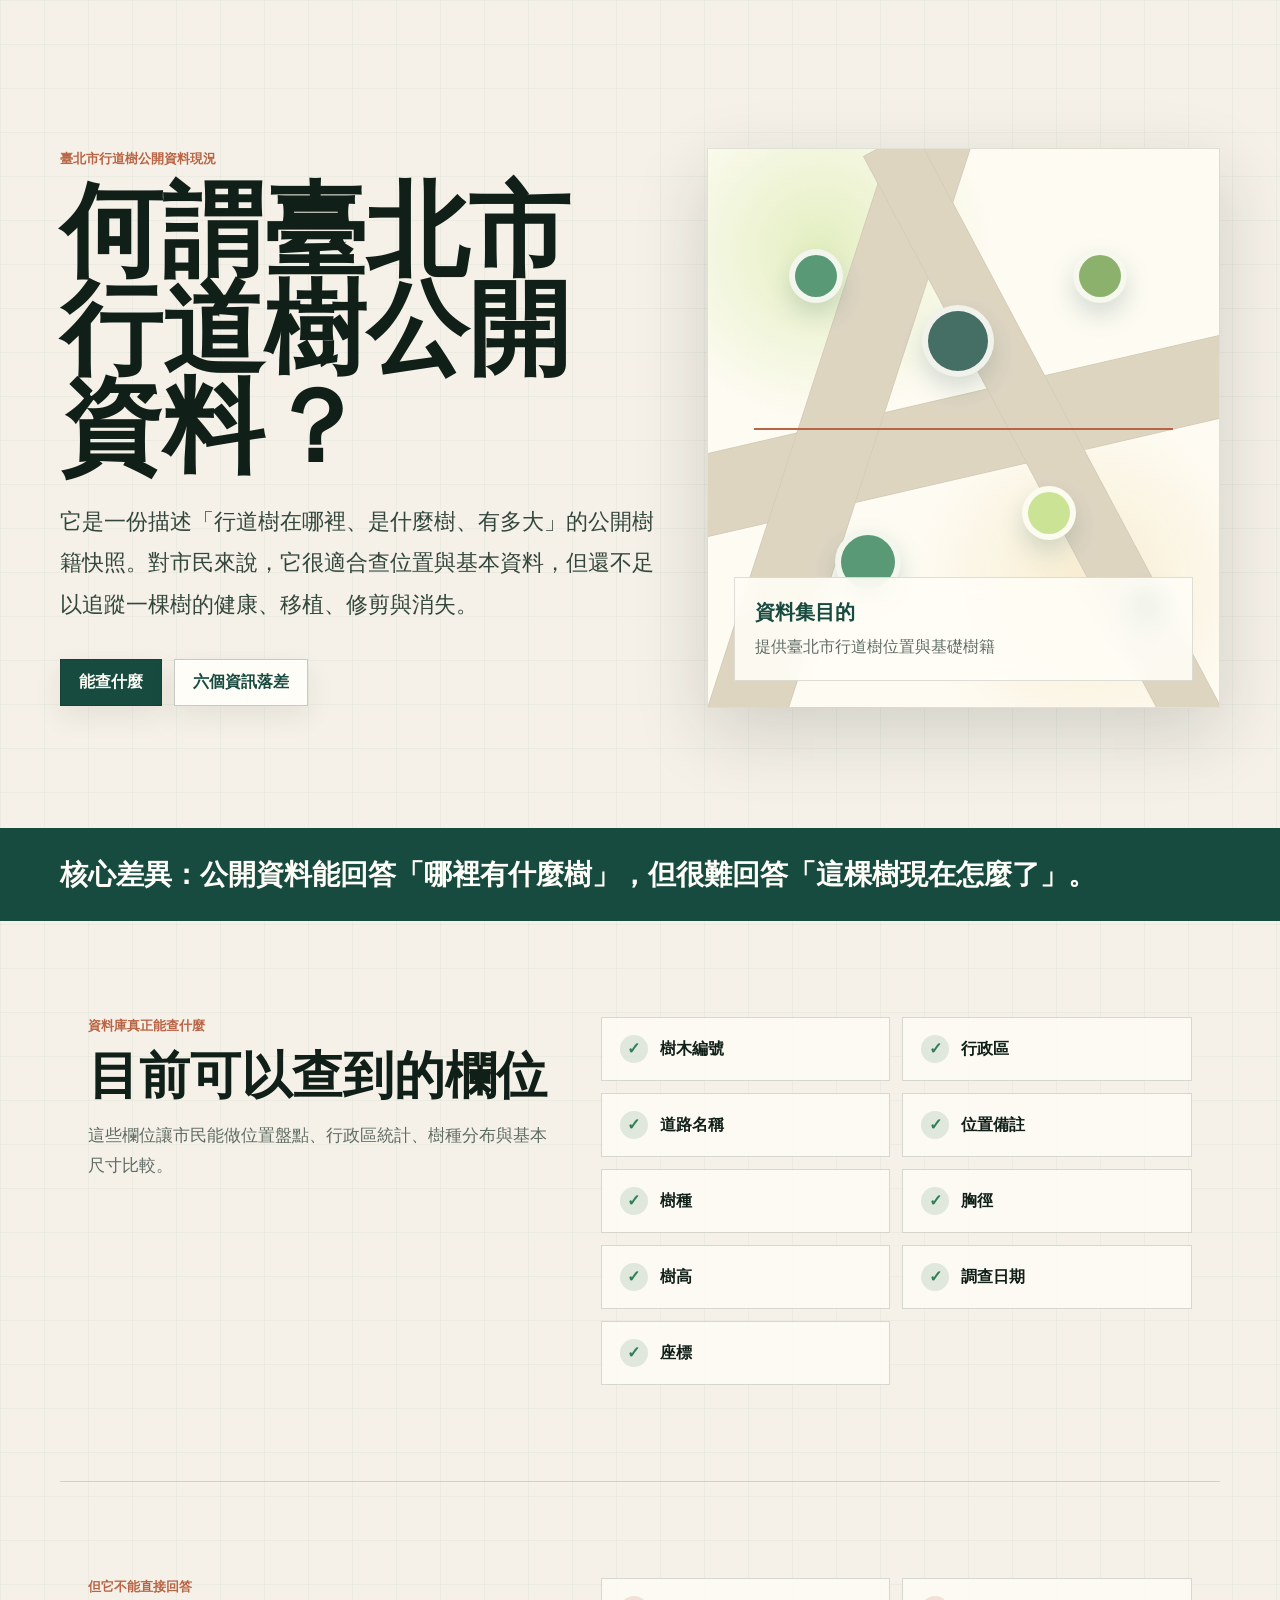
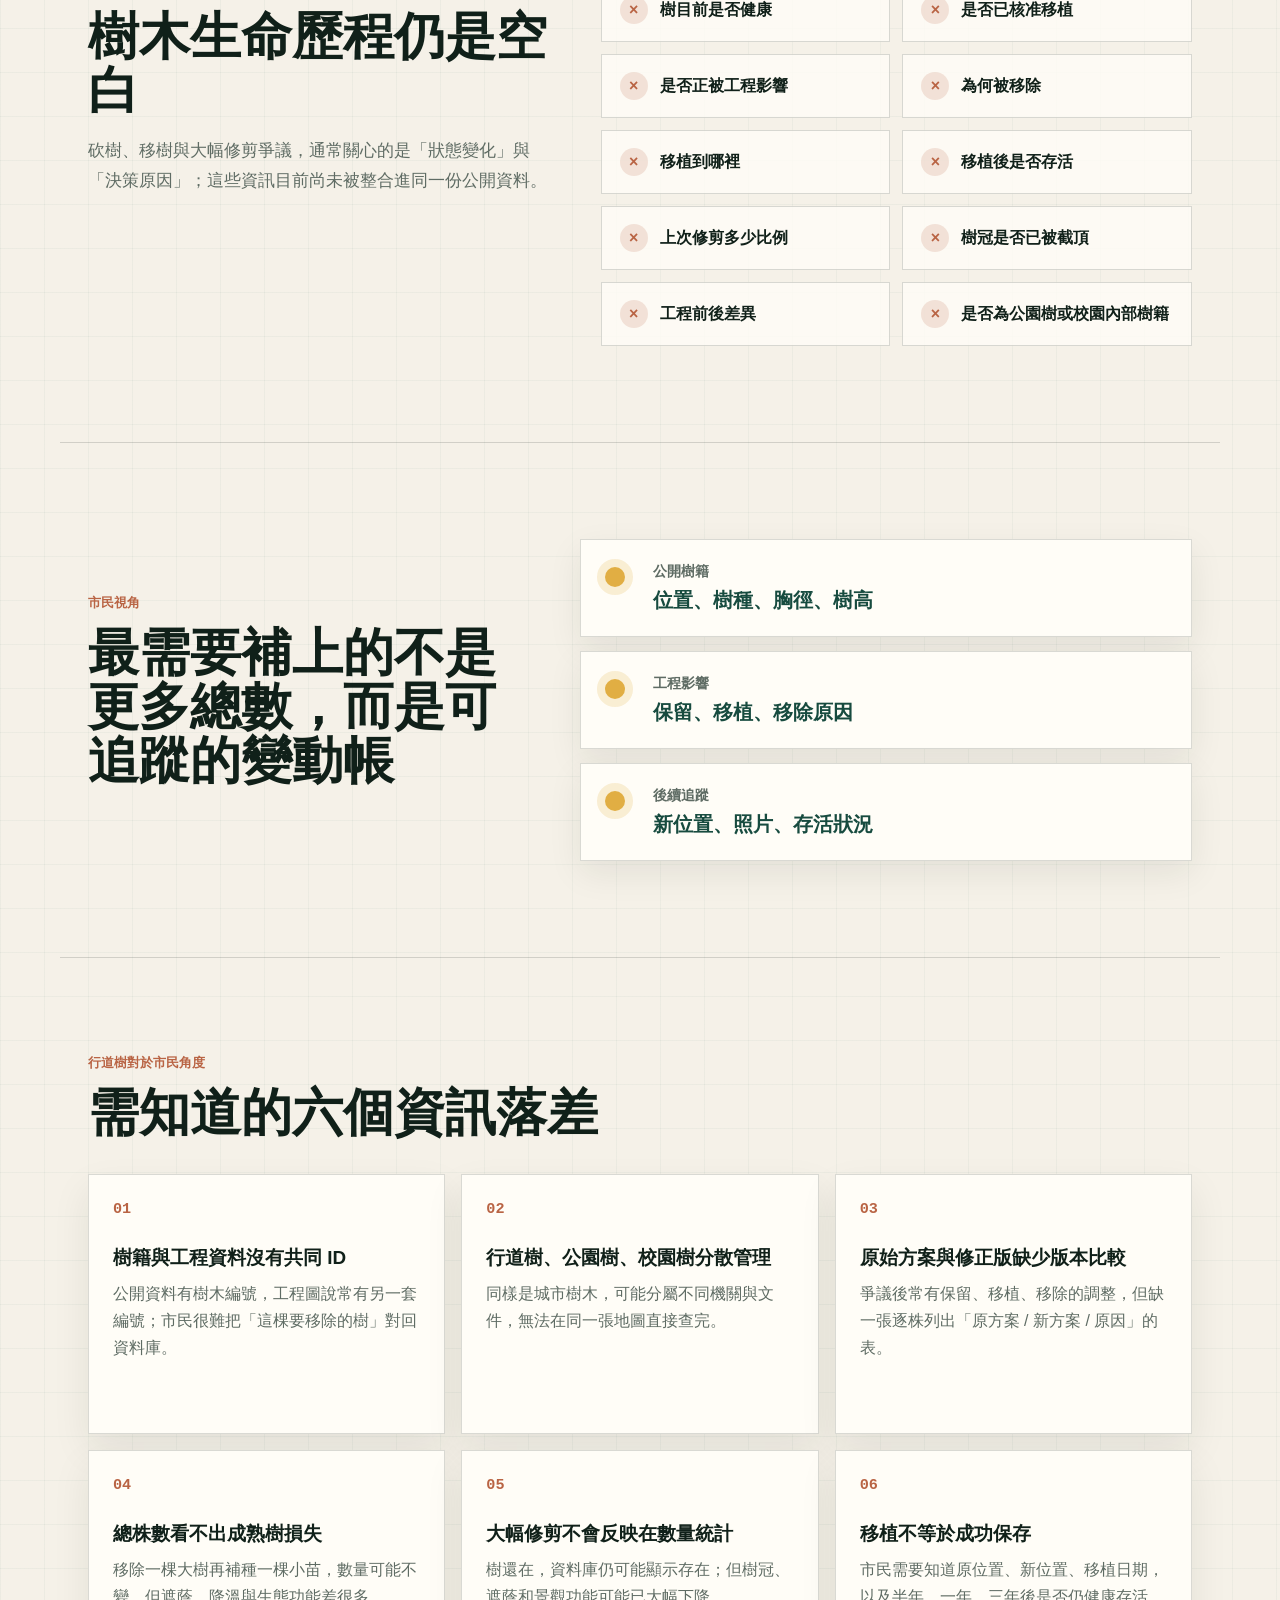
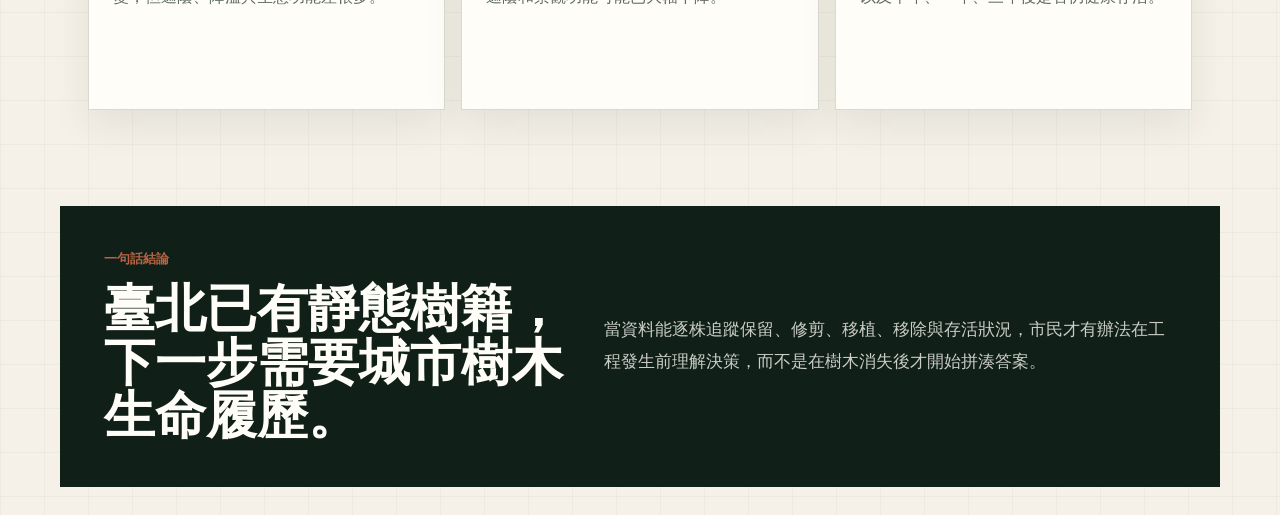
==== index.html @ c1326cbf "Add Taipei street trees explainer page" ====
<!doctype html>
<html lang="zh-Hant">
<head>
  <meta charset="utf-8">
  <meta name="viewport" content="width=device-width, initial-scale=1">
  <title>臺北市行道樹公開資料現況</title>
  <style>
    :root{--bg:#f5f1e8;--fg:#17221d;--muted:#5f6c64;--forest:#174b3f;--leaf:#2f7f55;--lime:#bddc7a;--gold:#e1ae43;--clay:#b96444;--ink:#102019;--paper:#fffdf7;--line:rgba(23,34,29,.16);--shadow:0 24px 70px rgba(23,34,29,.16)}
    *{box-sizing:border-box}html{scroll-behavior:smooth}body{margin:0;background:linear-gradient(90deg,rgba(23,75,63,.04) 1px,transparent 1px),linear-gradient(rgba(23,75,63,.04) 1px,transparent 1px),var(--bg);background-size:44px 44px;color:var(--fg);font-family:-apple-system,BlinkMacSystemFont,"Noto Sans TC","PingFang TC","Microsoft JhengHei",Arial,sans-serif;letter-spacing:0}a{color:inherit;text-decoration:none}main{overflow:hidden}.hero{min-height:92vh;padding:72px 28px 44px;display:grid;align-items:center}.heroGrid,.contentSection,.closing{width:min(1160px,100%);margin:0 auto}.heroGrid{display:grid;grid-template-columns:minmax(0,1.08fr) minmax(360px,.92fr);gap:44px;align-items:center}.heroCopy{max-width:720px}.eyebrow,.sectionKicker{margin:0 0 14px;color:var(--clay);font-size:.84rem;font-weight:800}h1,h2,h3,p{margin-top:0}h1{margin-bottom:24px;color:var(--ink);font-size:clamp(3rem,8vw,6.8rem);line-height:.96;font-weight:900;max-width:860px}h2{margin-bottom:18px;color:var(--ink);font-size:clamp(2rem,4vw,4rem);line-height:1.05;font-weight:900}h3{margin-bottom:10px;color:var(--ink);font-size:1.18rem;line-height:1.28}.lead{color:#33463c;font-size:clamp(1.08rem,2vw,1.4rem);line-height:1.85;max-width:760px}.heroActions{margin-top:34px;display:flex;flex-wrap:wrap;gap:12px}.heroActions a{min-height:46px;padding:12px 18px;border:1px solid rgba(23,34,29,.24);background:var(--paper);color:var(--forest);font-weight:800;box-shadow:0 10px 28px rgba(23,34,29,.08)}.heroActions a:first-child{background:var(--forest);color:#fffdf7}.mapPanel{position:relative;min-height:560px;border:1px solid rgba(23,34,29,.12);background:radial-gradient(circle at 22% 18%,rgba(189,220,122,.52),transparent 28%),radial-gradient(circle at 74% 78%,rgba(225,174,67,.24),transparent 30%),#fdfaf0;box-shadow:var(--shadow);overflow:hidden}.streetMap{position:absolute;inset:0}.road{position:absolute;background:#d5cab3;box-shadow:inset 0 0 0 1px rgba(23,34,29,.06)}.roadA{left:-8%;top:44%;width:116%;height:82px;transform:rotate(-13deg)}.roadB{left:18%;top:-12%;width:78px;height:124%;transform:rotate(18deg)}.roadC{left:60%;top:-8%;width:58px;height:118%;transform:rotate(-28deg)}.treeDot{position:absolute;width:54px;height:54px;border:6px solid rgba(255,253,247,.92);border-radius:50%;background:var(--leaf);box-shadow:0 12px 24px rgba(23,75,63,.22)}.dot1{left:16%;top:18%}.dot2{left:42%;top:28%;width:72px;height:72px;background:var(--forest)}.dot3{right:18%;top:18%;background:#6f9d4a}.dot4{left:25%;bottom:20%;width:66px;height:66px}.dot5{right:28%;bottom:30%;background:var(--lime)}.dot6{right:9%;bottom:13%;background:#4f8c64}.scanLine{position:absolute;left:9%;right:9%;top:50%;height:2px;background:var(--clay);box-shadow:0 0 0 999px rgba(255,253,247,.2)}.mapLegend{position:absolute;left:26px;right:26px;bottom:26px;display:grid;gap:8px;padding:20px;background:rgba(255,253,247,.9);border:1px solid rgba(23,34,29,.14);backdrop-filter:blur(10px)}.mapLegend strong{color:var(--forest);font-size:1.28rem}.mapLegend span{color:var(--muted);line-height:1.6}.summaryBand{padding:24px 28px;background:var(--forest);color:#fffdf7}.summaryBand p{width:min(1160px,100%);margin:0 auto;font-size:clamp(1.2rem,2.2vw,1.9rem);line-height:1.6;font-weight:800}.contentSection{padding:96px 28px}.split{display:grid;grid-template-columns:minmax(280px,.88fr) minmax(0,1.12fr);gap:48px;align-items:start}.inverse{border-top:1px solid var(--line)}.sectionIntro{color:var(--muted);font-size:1.06rem;line-height:1.8;max-width:520px}.fieldGrid{display:grid;grid-template-columns:repeat(2,minmax(0,1fr));gap:12px}.fieldItem{min-height:64px;display:flex;align-items:center;gap:12px;padding:16px 18px;border:1px solid var(--line);background:rgba(255,253,247,.82);color:var(--ink);font-weight:800;line-height:1.35}.fieldItem span{width:28px;height:28px;display:inline-grid;place-items:center;flex:0 0 auto;border-radius:50%;font-weight:900}.positive span{background:rgba(47,127,85,.14);color:var(--leaf)}.negative span{background:rgba(185,100,68,.16);color:var(--clay)}.compareSection{display:grid;grid-template-columns:minmax(280px,.84fr) minmax(0,1.16fr);gap:48px;align-items:center;border-top:1px solid var(--line);border-bottom:1px solid var(--line)}.timeline{display:grid;gap:14px}.timeline div{position:relative;padding:22px 24px 22px 72px;background:var(--paper);border:1px solid var(--line);box-shadow:0 12px 34px rgba(23,34,29,.08)}.timeline div:before{content:"";position:absolute;left:24px;top:27px;width:20px;height:20px;border-radius:50%;background:var(--gold);box-shadow:0 0 0 8px rgba(225,174,67,.2)}.timeline span{display:block;margin-bottom:6px;color:var(--muted);font-size:.9rem;font-weight:700}.timeline strong{color:var(--forest);font-size:1.22rem}.sectionHeader{max-width:760px;margin-bottom:34px}.gapGrid{display:grid;grid-template-columns:repeat(3,minmax(0,1fr));gap:16px}.gapCard{min-height:260px;padding:24px;background:var(--paper);border:1px solid var(--line);box-shadow:0 16px 36px rgba(23,34,29,.08)}.gapCard span{display:inline-flex;margin-bottom:28px;color:var(--clay);font-family:ui-monospace,Menlo,monospace;font-size:.95rem;font-weight:900}.gapCard p{margin:0;color:var(--muted);line-height:1.7}.closing{margin-bottom:28px;padding:44px;display:grid;grid-template-columns:minmax(280px,.9fr) minmax(0,1.1fr);gap:32px;align-items:center;background:var(--ink);color:#fffdf7}.closing h2{margin-bottom:0;color:#fffdf7;font-size:clamp(1.9rem,4vw,3.4rem)}.closing p:last-child{margin:0;color:rgba(255,253,247,.78);font-size:1.08rem;line-height:1.85}@media(max-width:900px){.hero{padding-top:44px}.heroGrid,.split,.compareSection,.closing{grid-template-columns:1fr}.mapPanel{min-height:420px}.gapGrid{grid-template-columns:repeat(2,minmax(0,1fr))}}@media(max-width:640px){.hero,.contentSection{padding-left:18px;padding-right:18px}h1{font-size:clamp(2.65rem,18vw,4.4rem)}.fieldGrid,.gapGrid{grid-template-columns:1fr}.gapCard{min-height:auto}.closing{padding:30px 22px}}
  </style>
</head>
<body>
<main>
  <section class="hero" aria-labelledby="title">
    <div class="heroGrid">
      <div class="heroCopy">
        <p class="eyebrow">臺北市行道樹公開資料現況</p>
        <h1 id="title">何謂臺北市行道樹公開資料？</h1>
        <p class="lead">它是一份描述「行道樹在哪裡、是什麼樹、有多大」的公開樹籍快照。對市民來說，它很適合查位置與基本資料，但還不足以追蹤一棵樹的健康、移植、修剪與消失。</p>
        <div class="heroActions" aria-label="頁面導覽">
          <a href="#can-check">能查什麼</a>
          <a href="#gaps">六個資訊落差</a>
        </div>
      </div>
      <div class="mapPanel" aria-label="行道樹資料示意圖">
        <div class="streetMap">
          <span class="road roadA"></span><span class="road roadB"></span><span class="road roadC"></span>
          <span class="treeDot dot1"></span><span class="treeDot dot2"></span><span class="treeDot dot3"></span><span class="treeDot dot4"></span><span class="treeDot dot5"></span><span class="treeDot dot6"></span><span class="scanLine"></span>
        </div>
        <div class="mapLegend"><strong>資料集目的</strong><span>提供臺北市行道樹位置與基礎樹籍</span></div>
      </div>
    </div>
  </section>
  <section class="summaryBand"><p>核心差異：公開資料能回答「哪裡有什麼樹」，但很難回答「這棵樹現在怎麼了」。</p></section>
  <section class="contentSection split" id="can-check">
    <div><p class="sectionKicker">資料庫真正能查什麼</p><h2>目前可以查到的欄位</h2><p class="sectionIntro">這些欄位讓市民能做位置盤點、行政區統計、樹種分布與基本尺寸比較。</p></div>
    <div class="fieldGrid">
      <div class="fieldItem positive"><span>✓</span>樹木編號</div><div class="fieldItem positive"><span>✓</span>行政區</div><div class="fieldItem positive"><span>✓</span>道路名稱</div><div class="fieldItem positive"><span>✓</span>位置備註</div><div class="fieldItem positive"><span>✓</span>樹種</div><div class="fieldItem positive"><span>✓</span>胸徑</div><div class="fieldItem positive"><span>✓</span>樹高</div><div class="fieldItem positive"><span>✓</span>調查日期</div><div class="fieldItem positive"><span>✓</span>座標</div>
    </div>
  </section>
  <section class="contentSection split inverse">
    <div><p class="sectionKicker">但它不能直接回答</p><h2>樹木生命歷程仍是空白</h2><p class="sectionIntro">砍樹、移樹與大幅修剪爭議，通常關心的是「狀態變化」與「決策原因」；這些資訊目前尚未被整合進同一份公開資料。</p></div>
    <div class="fieldGrid">
      <div class="fieldItem negative"><span>×</span>樹目前是否健康</div><div class="fieldItem negative"><span>×</span>是否已核准移植</div><div class="fieldItem negative"><span>×</span>是否正被工程影響</div><div class="fieldItem negative"><span>×</span>為何被移除</div><div class="fieldItem negative"><span>×</span>移植到哪裡</div><div class="fieldItem negative"><span>×</span>移植後是否存活</div><div class="fieldItem negative"><span>×</span>上次修剪多少比例</div><div class="fieldItem negative"><span>×</span>樹冠是否已被截頂</div><div class="fieldItem negative"><span>×</span>工程前後差異</div><div class="fieldItem negative"><span>×</span>是否為公園樹或校園內部樹籍</div>
    </div>
  </section>
  <section class="contentSection compareSection">
    <div class="compareCopy"><p class="sectionKicker">市民視角</p><h2>最需要補上的不是更多總數，而是可追蹤的變動帳</h2></div>
    <div class="timeline" aria-label="理想的樹木生命履歷">
      <div><span>公開樹籍</span><strong>位置、樹種、胸徑、樹高</strong></div>
      <div><span>工程影響</span><strong>保留、移植、移除原因</strong></div>
      <div><span>後續追蹤</span><strong>新位置、照片、存活狀況</strong></div>
    </div>
  </section>
  <section class="contentSection" id="gaps">
    <div class="sectionHeader"><p class="sectionKicker">行道樹對於市民角度</p><h2>需知道的六個資訊落差</h2></div>
    <div class="gapGrid">
      <article class="gapCard"><span>01</span><h3>樹籍與工程資料沒有共同 ID</h3><p>公開資料有樹木編號，工程圖說常有另一套編號；市民很難把「這棵要移除的樹」對回資料庫。</p></article>
      <article class="gapCard"><span>02</span><h3>行道樹、公園樹、校園樹分散管理</h3><p>同樣是城市樹木，可能分屬不同機關與文件，無法在同一張地圖直接查完。</p></article>
      <article class="gapCard"><span>03</span><h3>原始方案與修正版缺少版本比較</h3><p>爭議後常有保留、移植、移除的調整，但缺一張逐株列出「原方案 / 新方案 / 原因」的表。</p></article>
      <article class="gapCard"><span>04</span><h3>總株數看不出成熟樹損失</h3><p>移除一棵大樹再補種一棵小苗，數量可能不變，但遮蔭、降溫與生態功能差很多。</p></article>
      <article class="gapCard"><span>05</span><h3>大幅修剪不會反映在數量統計</h3><p>樹還在，資料庫仍可能顯示存在；但樹冠、遮蔭和景觀功能可能已大幅下降。</p></article>
      <article class="gapCard"><span>06</span><h3>移植不等於成功保存</h3><p>市民需要知道原位置、新位置、移植日期，以及半年、一年、三年後是否仍健康存活。</p></article>
    </div>
  </section>
  <section class="closing">
    <div><p class="sectionKicker">一句話結論</p><h2>臺北已有靜態樹籍，下一步需要城市樹木生命履歷。</h2></div>
    <p>當資料能逐株追蹤保留、修剪、移植、移除與存活狀況，市民才有辦法在工程發生前理解決策，而不是在樹木消失後才開始拼湊答案。</p>
  </section>
</main>
</body>
</html>
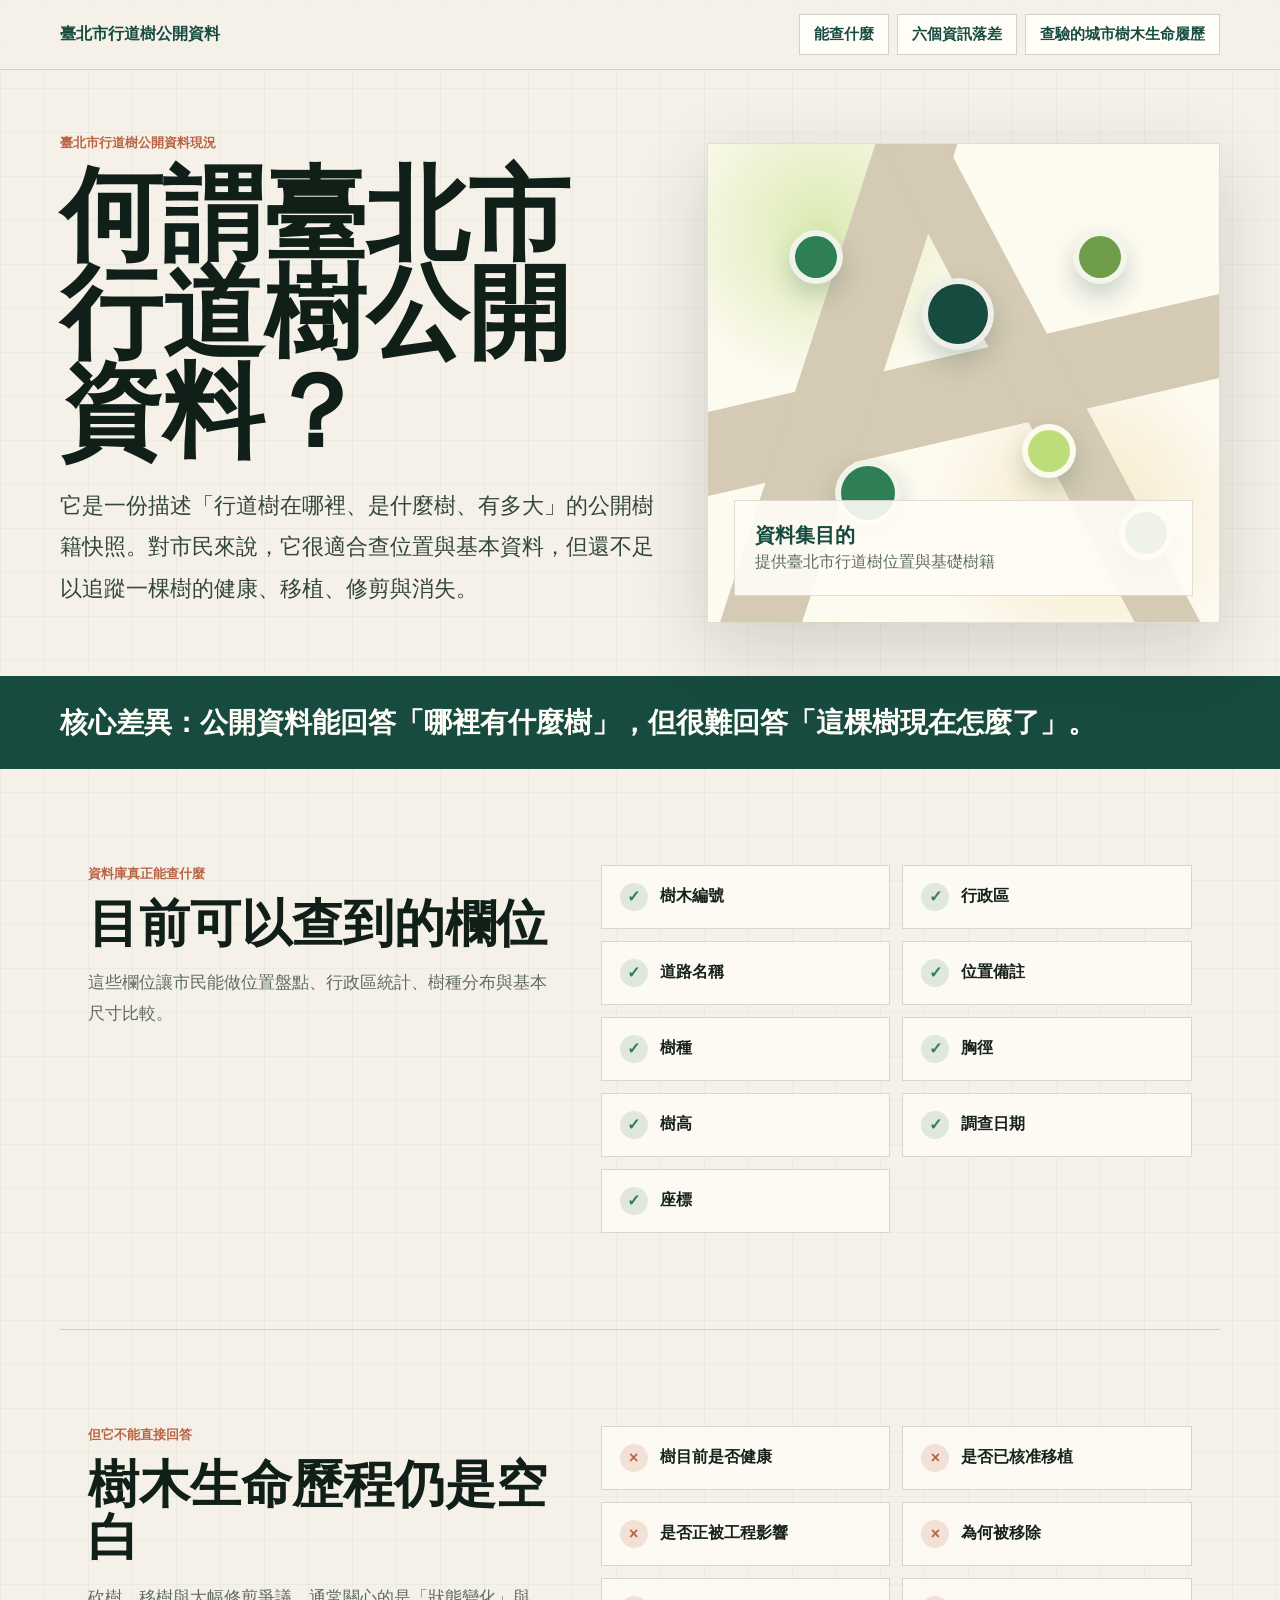
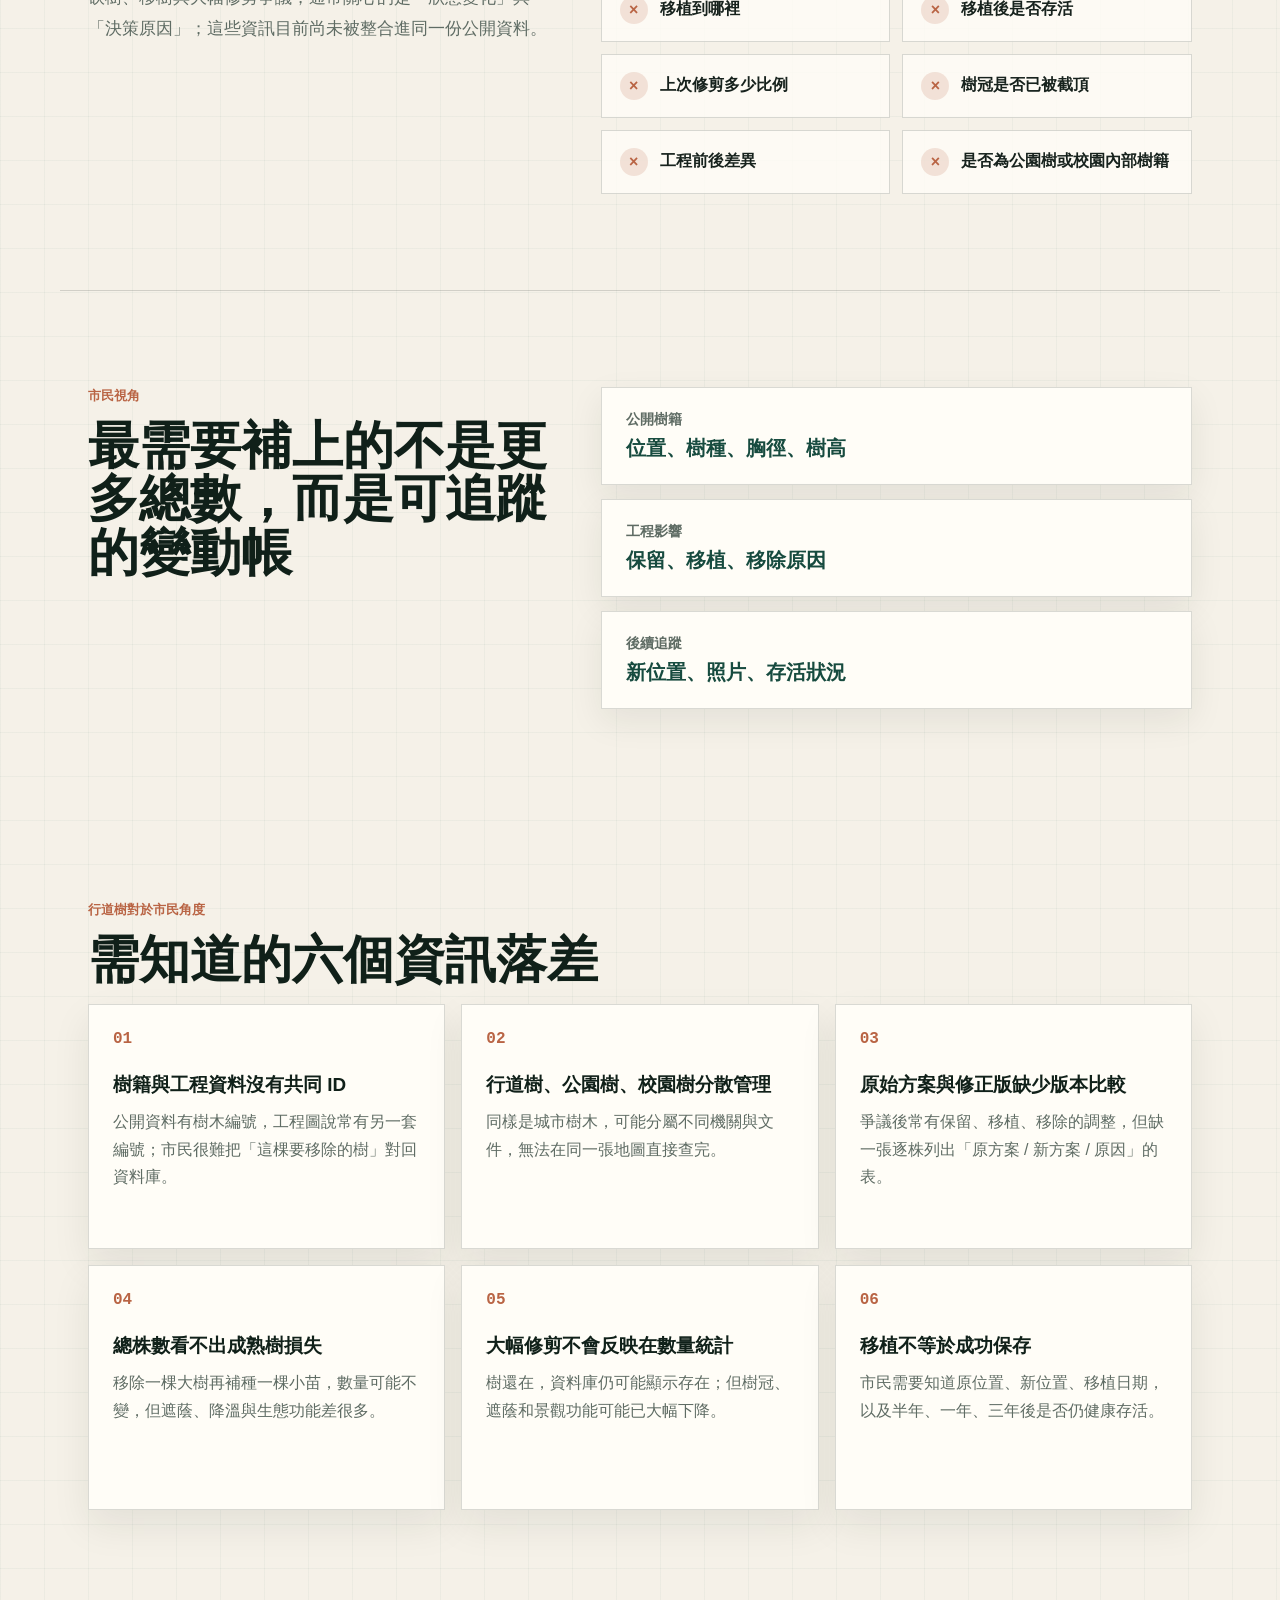
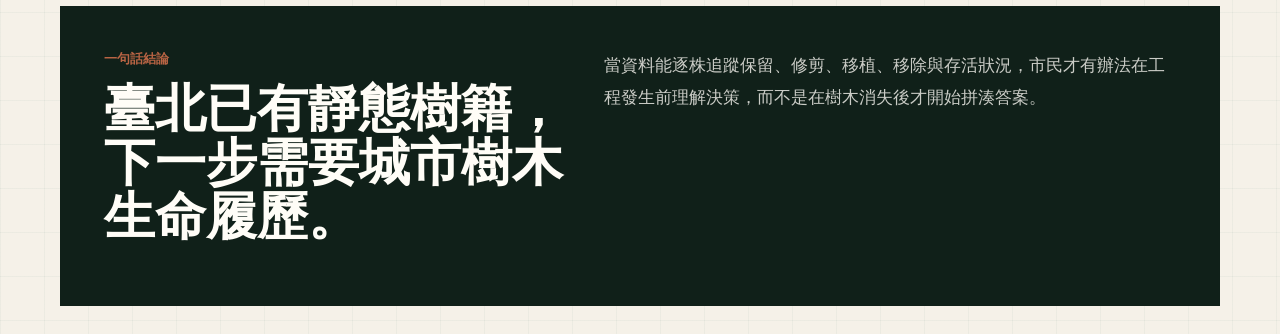
==== commit 49893522: "Add top navigation for street trees pages" ====
--- a/index.html
+++ b/index.html
@@ -1,72 +1,23 @@
 <!doctype html>
 <html lang="zh-Hant">
 <head>
-  <meta charset="utf-8">
-  <meta name="viewport" content="width=device-width, initial-scale=1">
-  <title>臺北市行道樹公開資料現況</title>
-  <style>
-    :root{--bg:#f5f1e8;--fg:#17221d;--muted:#5f6c64;--forest:#174b3f;--leaf:#2f7f55;--lime:#bddc7a;--gold:#e1ae43;--clay:#b96444;--ink:#102019;--paper:#fffdf7;--line:rgba(23,34,29,.16);--shadow:0 24px 70px rgba(23,34,29,.16)}
-    *{box-sizing:border-box}html{scroll-behavior:smooth}body{margin:0;background:linear-gradient(90deg,rgba(23,75,63,.04) 1px,transparent 1px),linear-gradient(rgba(23,75,63,.04) 1px,transparent 1px),var(--bg);background-size:44px 44px;color:var(--fg);font-family:-apple-system,BlinkMacSystemFont,"Noto Sans TC","PingFang TC","Microsoft JhengHei",Arial,sans-serif;letter-spacing:0}a{color:inherit;text-decoration:none}main{overflow:hidden}.hero{min-height:92vh;padding:72px 28px 44px;display:grid;align-items:center}.heroGrid,.contentSection,.closing{width:min(1160px,100%);margin:0 auto}.heroGrid{display:grid;grid-template-columns:minmax(0,1.08fr) minmax(360px,.92fr);gap:44px;align-items:center}.heroCopy{max-width:720px}.eyebrow,.sectionKicker{margin:0 0 14px;color:var(--clay);font-size:.84rem;font-weight:800}h1,h2,h3,p{margin-top:0}h1{margin-bottom:24px;color:var(--ink);font-size:clamp(3rem,8vw,6.8rem);line-height:.96;font-weight:900;max-width:860px}h2{margin-bottom:18px;color:var(--ink);font-size:clamp(2rem,4vw,4rem);line-height:1.05;font-weight:900}h3{margin-bottom:10px;color:var(--ink);font-size:1.18rem;line-height:1.28}.lead{color:#33463c;font-size:clamp(1.08rem,2vw,1.4rem);line-height:1.85;max-width:760px}.heroActions{margin-top:34px;display:flex;flex-wrap:wrap;gap:12px}.heroActions a{min-height:46px;padding:12px 18px;border:1px solid rgba(23,34,29,.24);background:var(--paper);color:var(--forest);font-weight:800;box-shadow:0 10px 28px rgba(23,34,29,.08)}.heroActions a:first-child{background:var(--forest);color:#fffdf7}.mapPanel{position:relative;min-height:560px;border:1px solid rgba(23,34,29,.12);background:radial-gradient(circle at 22% 18%,rgba(189,220,122,.52),transparent 28%),radial-gradient(circle at 74% 78%,rgba(225,174,67,.24),transparent 30%),#fdfaf0;box-shadow:var(--shadow);overflow:hidden}.streetMap{position:absolute;inset:0}.road{position:absolute;background:#d5cab3;box-shadow:inset 0 0 0 1px rgba(23,34,29,.06)}.roadA{left:-8%;top:44%;width:116%;height:82px;transform:rotate(-13deg)}.roadB{left:18%;top:-12%;width:78px;height:124%;transform:rotate(18deg)}.roadC{left:60%;top:-8%;width:58px;height:118%;transform:rotate(-28deg)}.treeDot{position:absolute;width:54px;height:54px;border:6px solid rgba(255,253,247,.92);border-radius:50%;background:var(--leaf);box-shadow:0 12px 24px rgba(23,75,63,.22)}.dot1{left:16%;top:18%}.dot2{left:42%;top:28%;width:72px;height:72px;background:var(--forest)}.dot3{right:18%;top:18%;background:#6f9d4a}.dot4{left:25%;bottom:20%;width:66px;height:66px}.dot5{right:28%;bottom:30%;background:var(--lime)}.dot6{right:9%;bottom:13%;background:#4f8c64}.scanLine{position:absolute;left:9%;right:9%;top:50%;height:2px;background:var(--clay);box-shadow:0 0 0 999px rgba(255,253,247,.2)}.mapLegend{position:absolute;left:26px;right:26px;bottom:26px;display:grid;gap:8px;padding:20px;background:rgba(255,253,247,.9);border:1px solid rgba(23,34,29,.14);backdrop-filter:blur(10px)}.mapLegend strong{color:var(--forest);font-size:1.28rem}.mapLegend span{color:var(--muted);line-height:1.6}.summaryBand{padding:24px 28px;background:var(--forest);color:#fffdf7}.summaryBand p{width:min(1160px,100%);margin:0 auto;font-size:clamp(1.2rem,2.2vw,1.9rem);line-height:1.6;font-weight:800}.contentSection{padding:96px 28px}.split{display:grid;grid-template-columns:minmax(280px,.88fr) minmax(0,1.12fr);gap:48px;align-items:start}.inverse{border-top:1px solid var(--line)}.sectionIntro{color:var(--muted);font-size:1.06rem;line-height:1.8;max-width:520px}.fieldGrid{display:grid;grid-template-columns:repeat(2,minmax(0,1fr));gap:12px}.fieldItem{min-height:64px;display:flex;align-items:center;gap:12px;padding:16px 18px;border:1px solid var(--line);background:rgba(255,253,247,.82);color:var(--ink);font-weight:800;line-height:1.35}.fieldItem span{width:28px;height:28px;display:inline-grid;place-items:center;flex:0 0 auto;border-radius:50%;font-weight:900}.positive span{background:rgba(47,127,85,.14);color:var(--leaf)}.negative span{background:rgba(185,100,68,.16);color:var(--clay)}.compareSection{display:grid;grid-template-columns:minmax(280px,.84fr) minmax(0,1.16fr);gap:48px;align-items:center;border-top:1px solid var(--line);border-bottom:1px solid var(--line)}.timeline{display:grid;gap:14px}.timeline div{position:relative;padding:22px 24px 22px 72px;background:var(--paper);border:1px solid var(--line);box-shadow:0 12px 34px rgba(23,34,29,.08)}.timeline div:before{content:"";position:absolute;left:24px;top:27px;width:20px;height:20px;border-radius:50%;background:var(--gold);box-shadow:0 0 0 8px rgba(225,174,67,.2)}.timeline span{display:block;margin-bottom:6px;color:var(--muted);font-size:.9rem;font-weight:700}.timeline strong{color:var(--forest);font-size:1.22rem}.sectionHeader{max-width:760px;margin-bottom:34px}.gapGrid{display:grid;grid-template-columns:repeat(3,minmax(0,1fr));gap:16px}.gapCard{min-height:260px;padding:24px;background:var(--paper);border:1px solid var(--line);box-shadow:0 16px 36px rgba(23,34,29,.08)}.gapCard span{display:inline-flex;margin-bottom:28px;color:var(--clay);font-family:ui-monospace,Menlo,monospace;font-size:.95rem;font-weight:900}.gapCard p{margin:0;color:var(--muted);line-height:1.7}.closing{margin-bottom:28px;padding:44px;display:grid;grid-template-columns:minmax(280px,.9fr) minmax(0,1.1fr);gap:32px;align-items:center;background:var(--ink);color:#fffdf7}.closing h2{margin-bottom:0;color:#fffdf7;font-size:clamp(1.9rem,4vw,3.4rem)}.closing p:last-child{margin:0;color:rgba(255,253,247,.78);font-size:1.08rem;line-height:1.85}@media(max-width:900px){.hero{padding-top:44px}.heroGrid,.split,.compareSection,.closing{grid-template-columns:1fr}.mapPanel{min-height:420px}.gapGrid{grid-template-columns:repeat(2,minmax(0,1fr))}}@media(max-width:640px){.hero,.contentSection{padding-left:18px;padding-right:18px}h1{font-size:clamp(2.65rem,18vw,4.4rem)}.fieldGrid,.gapGrid{grid-template-columns:1fr}.gapCard{min-height:auto}.closing{padding:30px 22px}}
-  </style>
+<meta charset="utf-8">
+<meta name="viewport" content="width=device-width, initial-scale=1">
+<title>臺北市行道樹公開資料現況</title>
+<style>
+:root{--bg:#f5f1e8;--fg:#17221d;--muted:#5f6c64;--forest:#174b3f;--leaf:#2f7f55;--gold:#e1ae43;--clay:#b96444;--ink:#102019;--paper:#fffdf7;--line:rgba(23,34,29,.16)}*{box-sizing:border-box}html{scroll-behavior:smooth}body{margin:0;background:linear-gradient(90deg,rgba(23,75,63,.04) 1px,transparent 1px),linear-gradient(rgba(23,75,63,.04) 1px,transparent 1px),var(--bg);background-size:44px 44px;color:var(--fg);font-family:-apple-system,BlinkMacSystemFont,"Noto Sans TC","PingFang TC","Microsoft JhengHei",Arial,sans-serif}a{color:inherit;text-decoration:none}.topNav{position:sticky;top:0;z-index:20;padding:14px 28px;background:rgba(245,241,232,.9);border-bottom:1px solid var(--line);backdrop-filter:blur(14px)}.topNavInner,.heroGrid,.wrap,.closing{width:min(1160px,100%);margin:0 auto}.topNavInner{display:flex;gap:12px;align-items:center;justify-content:space-between}.siteMark{color:var(--forest);font-weight:900}.navLinks{display:flex;flex-wrap:wrap;gap:8px}.navLinks a{min-height:40px;padding:10px 14px;border:1px solid rgba(23,34,29,.2);background:var(--paper);color:var(--forest);font-size:.92rem;font-weight:800}.hero{padding:64px 28px 44px}.heroGrid{display:grid;grid-template-columns:minmax(0,1.08fr) minmax(340px,.92fr);gap:44px;align-items:center}.eyebrow,.kicker{margin:0 0 14px;color:var(--clay);font-size:.84rem;font-weight:800}h1,h2,h3,p{margin-top:0}h1{margin-bottom:24px;color:var(--ink);font-size:clamp(3rem,8vw,6.8rem);line-height:.96;font-weight:900}h2{margin-bottom:18px;color:var(--ink);font-size:clamp(2rem,4vw,4rem);line-height:1.05;font-weight:900}h3{margin-bottom:10px;color:var(--ink);font-size:1.18rem}.lead{color:#33463c;font-size:clamp(1.08rem,2vw,1.4rem);line-height:1.85}.mapPanel{position:relative;min-height:480px;border:1px solid rgba(23,34,29,.12);background:radial-gradient(circle at 22% 18%,rgba(189,220,122,.52),transparent 28%),radial-gradient(circle at 74% 78%,rgba(225,174,67,.24),transparent 30%),#fdfaf0;box-shadow:0 24px 70px rgba(23,34,29,.16);overflow:hidden}.road{position:absolute;background:#d5cab3}.roadA{left:-8%;top:44%;width:116%;height:82px;transform:rotate(-13deg)}.roadB{left:18%;top:-12%;width:78px;height:124%;transform:rotate(18deg)}.roadC{left:60%;top:-8%;width:58px;height:118%;transform:rotate(-28deg)}.treeDot{position:absolute;width:54px;height:54px;border:6px solid rgba(255,253,247,.92);border-radius:50%;background:var(--leaf);box-shadow:0 12px 24px rgba(23,75,63,.22)}.dot1{left:16%;top:18%}.dot2{left:42%;top:28%;width:72px;height:72px;background:var(--forest)}.dot3{right:18%;top:18%;background:#6f9d4a}.dot4{left:25%;bottom:20%;width:66px;height:66px}.dot5{right:28%;bottom:30%;background:#bddc7a}.dot6{right:9%;bottom:13%;background:#4f8c64}.mapLegend{position:absolute;left:26px;right:26px;bottom:26px;padding:20px;background:rgba(255,253,247,.9);border:1px solid rgba(23,34,29,.14)}.mapLegend strong{display:block;color:var(--forest);font-size:1.28rem}.mapLegend span{color:var(--muted);line-height:1.6}.summary{padding:24px 28px;background:var(--forest);color:#fffdf7}.summary p{width:min(1160px,100%);margin:0 auto;font-size:clamp(1.2rem,2.2vw,1.9rem);line-height:1.6;font-weight:800}.wrap{padding:96px 28px;scroll-margin-top:86px}.split{display:grid;grid-template-columns:minmax(280px,.88fr) minmax(0,1.12fr);gap:48px}.intro{color:var(--muted);font-size:1.06rem;line-height:1.8}.fieldGrid{display:grid;grid-template-columns:repeat(2,minmax(0,1fr));gap:12px}.field{min-height:64px;display:flex;align-items:center;gap:12px;padding:16px 18px;border:1px solid var(--line);background:rgba(255,253,247,.82);font-weight:800}.field span{width:28px;height:28px;display:inline-grid;place-items:center;border-radius:50%;font-weight:900}.ok span{background:rgba(47,127,85,.14);color:var(--leaf)}.no span{background:rgba(185,100,68,.16);color:var(--clay)}.compare,.inverse{border-top:1px solid var(--line)}.timeline{display:grid;gap:14px}.timeline div{padding:22px 24px;background:var(--paper);border:1px solid var(--line);box-shadow:0 12px 34px rgba(23,34,29,.08)}.timeline span{display:block;margin-bottom:6px;color:var(--muted);font-size:.9rem;font-weight:700}.timeline strong{color:var(--forest);font-size:1.22rem}.gapGrid{display:grid;grid-template-columns:repeat(3,minmax(0,1fr));gap:16px}.gapCard{min-height:245px;padding:24px;background:var(--paper);border:1px solid var(--line);box-shadow:0 16px 36px rgba(23,34,29,.08)}.gapCard span{display:inline-flex;margin-bottom:24px;color:var(--clay);font-family:ui-monospace,Menlo,monospace;font-weight:900}.gapCard p{margin:0;color:var(--muted);line-height:1.7}.closing{margin-bottom:28px;padding:44px;display:grid;grid-template-columns:minmax(280px,.9fr) minmax(0,1.1fr);gap:32px;background:var(--ink);color:#fffdf7}.closing h2{color:#fffdf7}.closing p:last-child{margin:0;color:rgba(255,253,247,.78);font-size:1.08rem;line-height:1.85}@media(max-width:900px){.topNavInner{align-items:flex-start;flex-direction:column}.heroGrid,.split,.closing{grid-template-columns:1fr}.gapGrid{grid-template-columns:repeat(2,minmax(0,1fr))}}@media(max-width:640px){.topNav,.hero,.wrap{padding-left:18px;padding-right:18px}.navLinks{width:100%;display:grid;grid-template-columns:1fr}.navLinks a{text-align:center}.fieldGrid,.gapGrid{grid-template-columns:1fr}.gapCard{min-height:auto}.closing{padding:30px 22px}}
+</style>
 </head>
 <body>
+<nav class="topNav" aria-label="頁面導覽"><div class="topNavInner"><a class="siteMark" href="/tptrees/">臺北市行道樹公開資料</a><div class="navLinks"><a href="#can-check">能查什麼</a><a href="#gaps">六個資訊落差</a><a href="/tptrees/lifecycle/">查驗的城市樹木生命履歷</a></div></div></nav>
 <main>
-  <section class="hero" aria-labelledby="title">
-    <div class="heroGrid">
-      <div class="heroCopy">
-        <p class="eyebrow">臺北市行道樹公開資料現況</p>
-        <h1 id="title">何謂臺北市行道樹公開資料？</h1>
-        <p class="lead">它是一份描述「行道樹在哪裡、是什麼樹、有多大」的公開樹籍快照。對市民來說，它很適合查位置與基本資料，但還不足以追蹤一棵樹的健康、移植、修剪與消失。</p>
-        <div class="heroActions" aria-label="頁面導覽">
-          <a href="#can-check">能查什麼</a>
-          <a href="#gaps">六個資訊落差</a>
-        </div>
-      </div>
-      <div class="mapPanel" aria-label="行道樹資料示意圖">
-        <div class="streetMap">
-          <span class="road roadA"></span><span class="road roadB"></span><span class="road roadC"></span>
-          <span class="treeDot dot1"></span><span class="treeDot dot2"></span><span class="treeDot dot3"></span><span class="treeDot dot4"></span><span class="treeDot dot5"></span><span class="treeDot dot6"></span><span class="scanLine"></span>
-        </div>
-        <div class="mapLegend"><strong>資料集目的</strong><span>提供臺北市行道樹位置與基礎樹籍</span></div>
-      </div>
-    </div>
-  </section>
-  <section class="summaryBand"><p>核心差異：公開資料能回答「哪裡有什麼樹」，但很難回答「這棵樹現在怎麼了」。</p></section>
-  <section class="contentSection split" id="can-check">
-    <div><p class="sectionKicker">資料庫真正能查什麼</p><h2>目前可以查到的欄位</h2><p class="sectionIntro">這些欄位讓市民能做位置盤點、行政區統計、樹種分布與基本尺寸比較。</p></div>
-    <div class="fieldGrid">
-      <div class="fieldItem positive"><span>✓</span>樹木編號</div><div class="fieldItem positive"><span>✓</span>行政區</div><div class="fieldItem positive"><span>✓</span>道路名稱</div><div class="fieldItem positive"><span>✓</span>位置備註</div><div class="fieldItem positive"><span>✓</span>樹種</div><div class="fieldItem positive"><span>✓</span>胸徑</div><div class="fieldItem positive"><span>✓</span>樹高</div><div class="fieldItem positive"><span>✓</span>調查日期</div><div class="fieldItem positive"><span>✓</span>座標</div>
-    </div>
-  </section>
-  <section class="contentSection split inverse">
-    <div><p class="sectionKicker">但它不能直接回答</p><h2>樹木生命歷程仍是空白</h2><p class="sectionIntro">砍樹、移樹與大幅修剪爭議，通常關心的是「狀態變化」與「決策原因」；這些資訊目前尚未被整合進同一份公開資料。</p></div>
-    <div class="fieldGrid">
-      <div class="fieldItem negative"><span>×</span>樹目前是否健康</div><div class="fieldItem negative"><span>×</span>是否已核准移植</div><div class="fieldItem negative"><span>×</span>是否正被工程影響</div><div class="fieldItem negative"><span>×</span>為何被移除</div><div class="fieldItem negative"><span>×</span>移植到哪裡</div><div class="fieldItem negative"><span>×</span>移植後是否存活</div><div class="fieldItem negative"><span>×</span>上次修剪多少比例</div><div class="fieldItem negative"><span>×</span>樹冠是否已被截頂</div><div class="fieldItem negative"><span>×</span>工程前後差異</div><div class="fieldItem negative"><span>×</span>是否為公園樹或校園內部樹籍</div>
-    </div>
-  </section>
-  <section class="contentSection compareSection">
-    <div class="compareCopy"><p class="sectionKicker">市民視角</p><h2>最需要補上的不是更多總數，而是可追蹤的變動帳</h2></div>
-    <div class="timeline" aria-label="理想的樹木生命履歷">
-      <div><span>公開樹籍</span><strong>位置、樹種、胸徑、樹高</strong></div>
-      <div><span>工程影響</span><strong>保留、移植、移除原因</strong></div>
-      <div><span>後續追蹤</span><strong>新位置、照片、存活狀況</strong></div>
-    </div>
-  </section>
-  <section class="contentSection" id="gaps">
-    <div class="sectionHeader"><p class="sectionKicker">行道樹對於市民角度</p><h2>需知道的六個資訊落差</h2></div>
-    <div class="gapGrid">
-      <article class="gapCard"><span>01</span><h3>樹籍與工程資料沒有共同 ID</h3><p>公開資料有樹木編號，工程圖說常有另一套編號；市民很難把「這棵要移除的樹」對回資料庫。</p></article>
-      <article class="gapCard"><span>02</span><h3>行道樹、公園樹、校園樹分散管理</h3><p>同樣是城市樹木，可能分屬不同機關與文件，無法在同一張地圖直接查完。</p></article>
-      <article class="gapCard"><span>03</span><h3>原始方案與修正版缺少版本比較</h3><p>爭議後常有保留、移植、移除的調整，但缺一張逐株列出「原方案 / 新方案 / 原因」的表。</p></article>
-      <article class="gapCard"><span>04</span><h3>總株數看不出成熟樹損失</h3><p>移除一棵大樹再補種一棵小苗，數量可能不變，但遮蔭、降溫與生態功能差很多。</p></article>
-      <article class="gapCard"><span>05</span><h3>大幅修剪不會反映在數量統計</h3><p>樹還在，資料庫仍可能顯示存在；但樹冠、遮蔭和景觀功能可能已大幅下降。</p></article>
-      <article class="gapCard"><span>06</span><h3>移植不等於成功保存</h3><p>市民需要知道原位置、新位置、移植日期，以及半年、一年、三年後是否仍健康存活。</p></article>
-    </div>
-  </section>
-  <section class="closing">
-    <div><p class="sectionKicker">一句話結論</p><h2>臺北已有靜態樹籍，下一步需要城市樹木生命履歷。</h2></div>
-    <p>當資料能逐株追蹤保留、修剪、移植、移除與存活狀況，市民才有辦法在工程發生前理解決策，而不是在樹木消失後才開始拼湊答案。</p>
-  </section>
+<section class="hero"><div class="heroGrid"><div><p class="eyebrow">臺北市行道樹公開資料現況</p><h1>何謂臺北市行道樹公開資料？</h1><p class="lead">它是一份描述「行道樹在哪裡、是什麼樹、有多大」的公開樹籍快照。對市民來說，它很適合查位置與基本資料，但還不足以追蹤一棵樹的健康、移植、修剪與消失。</p></div><div class="mapPanel" aria-label="行道樹資料示意圖"><span class="road roadA"></span><span class="road roadB"></span><span class="road roadC"></span><span class="treeDot dot1"></span><span class="treeDot dot2"></span><span class="treeDot dot3"></span><span class="treeDot dot4"></span><span class="treeDot dot5"></span><span class="treeDot dot6"></span><div class="mapLegend"><strong>資料集目的</strong><span>提供臺北市行道樹位置與基礎樹籍</span></div></div></div></section>
+<section class="summary"><p>核心差異：公開資料能回答「哪裡有什麼樹」，但很難回答「這棵樹現在怎麼了」。</p></section>
+<section class="wrap split" id="can-check"><div><p class="kicker">資料庫真正能查什麼</p><h2>目前可以查到的欄位</h2><p class="intro">這些欄位讓市民能做位置盤點、行政區統計、樹種分布與基本尺寸比較。</p></div><div class="fieldGrid"><div class="field ok"><span>✓</span>樹木編號</div><div class="field ok"><span>✓</span>行政區</div><div class="field ok"><span>✓</span>道路名稱</div><div class="field ok"><span>✓</span>位置備註</div><div class="field ok"><span>✓</span>樹種</div><div class="field ok"><span>✓</span>胸徑</div><div class="field ok"><span>✓</span>樹高</div><div class="field ok"><span>✓</span>調查日期</div><div class="field ok"><span>✓</span>座標</div></div></section>
+<section class="wrap split inverse"><div><p class="kicker">但它不能直接回答</p><h2>樹木生命歷程仍是空白</h2><p class="intro">砍樹、移樹與大幅修剪爭議，通常關心的是「狀態變化」與「決策原因」；這些資訊目前尚未被整合進同一份公開資料。</p></div><div class="fieldGrid"><div class="field no"><span>×</span>樹目前是否健康</div><div class="field no"><span>×</span>是否已核准移植</div><div class="field no"><span>×</span>是否正被工程影響</div><div class="field no"><span>×</span>為何被移除</div><div class="field no"><span>×</span>移植到哪裡</div><div class="field no"><span>×</span>移植後是否存活</div><div class="field no"><span>×</span>上次修剪多少比例</div><div class="field no"><span>×</span>樹冠是否已被截頂</div><div class="field no"><span>×</span>工程前後差異</div><div class="field no"><span>×</span>是否為公園樹或校園內部樹籍</div></div></section>
+<section class="wrap split compare"><div><p class="kicker">市民視角</p><h2>最需要補上的不是更多總數，而是可追蹤的變動帳</h2></div><div class="timeline"><div><span>公開樹籍</span><strong>位置、樹種、胸徑、樹高</strong></div><div><span>工程影響</span><strong>保留、移植、移除原因</strong></div><div><span>後續追蹤</span><strong>新位置、照片、存活狀況</strong></div></div></section>
+<section class="wrap" id="gaps"><p class="kicker">行道樹對於市民角度</p><h2>需知道的六個資訊落差</h2><div class="gapGrid"><article class="gapCard"><span>01</span><h3>樹籍與工程資料沒有共同 ID</h3><p>公開資料有樹木編號，工程圖說常有另一套編號；市民很難把「這棵要移除的樹」對回資料庫。</p></article><article class="gapCard"><span>02</span><h3>行道樹、公園樹、校園樹分散管理</h3><p>同樣是城市樹木，可能分屬不同機關與文件，無法在同一張地圖直接查完。</p></article><article class="gapCard"><span>03</span><h3>原始方案與修正版缺少版本比較</h3><p>爭議後常有保留、移植、移除的調整，但缺一張逐株列出「原方案 / 新方案 / 原因」的表。</p></article><article class="gapCard"><span>04</span><h3>總株數看不出成熟樹損失</h3><p>移除一棵大樹再補種一棵小苗，數量可能不變，但遮蔭、降溫與生態功能差很多。</p></article><article class="gapCard"><span>05</span><h3>大幅修剪不會反映在數量統計</h3><p>樹還在，資料庫仍可能顯示存在；但樹冠、遮蔭和景觀功能可能已大幅下降。</p></article><article class="gapCard"><span>06</span><h3>移植不等於成功保存</h3><p>市民需要知道原位置、新位置、移植日期，以及半年、一年、三年後是否仍健康存活。</p></article></div></section>
+<section class="closing"><div><p class="kicker">一句話結論</p><h2>臺北已有靜態樹籍，下一步需要城市樹木生命履歷。</h2></div><p>當資料能逐株追蹤保留、修剪、移植、移除與存活狀況，市民才有辦法在工程發生前理解決策，而不是在樹木消失後才開始拼湊答案。</p></section>
 </main>
 </body>
 </html>
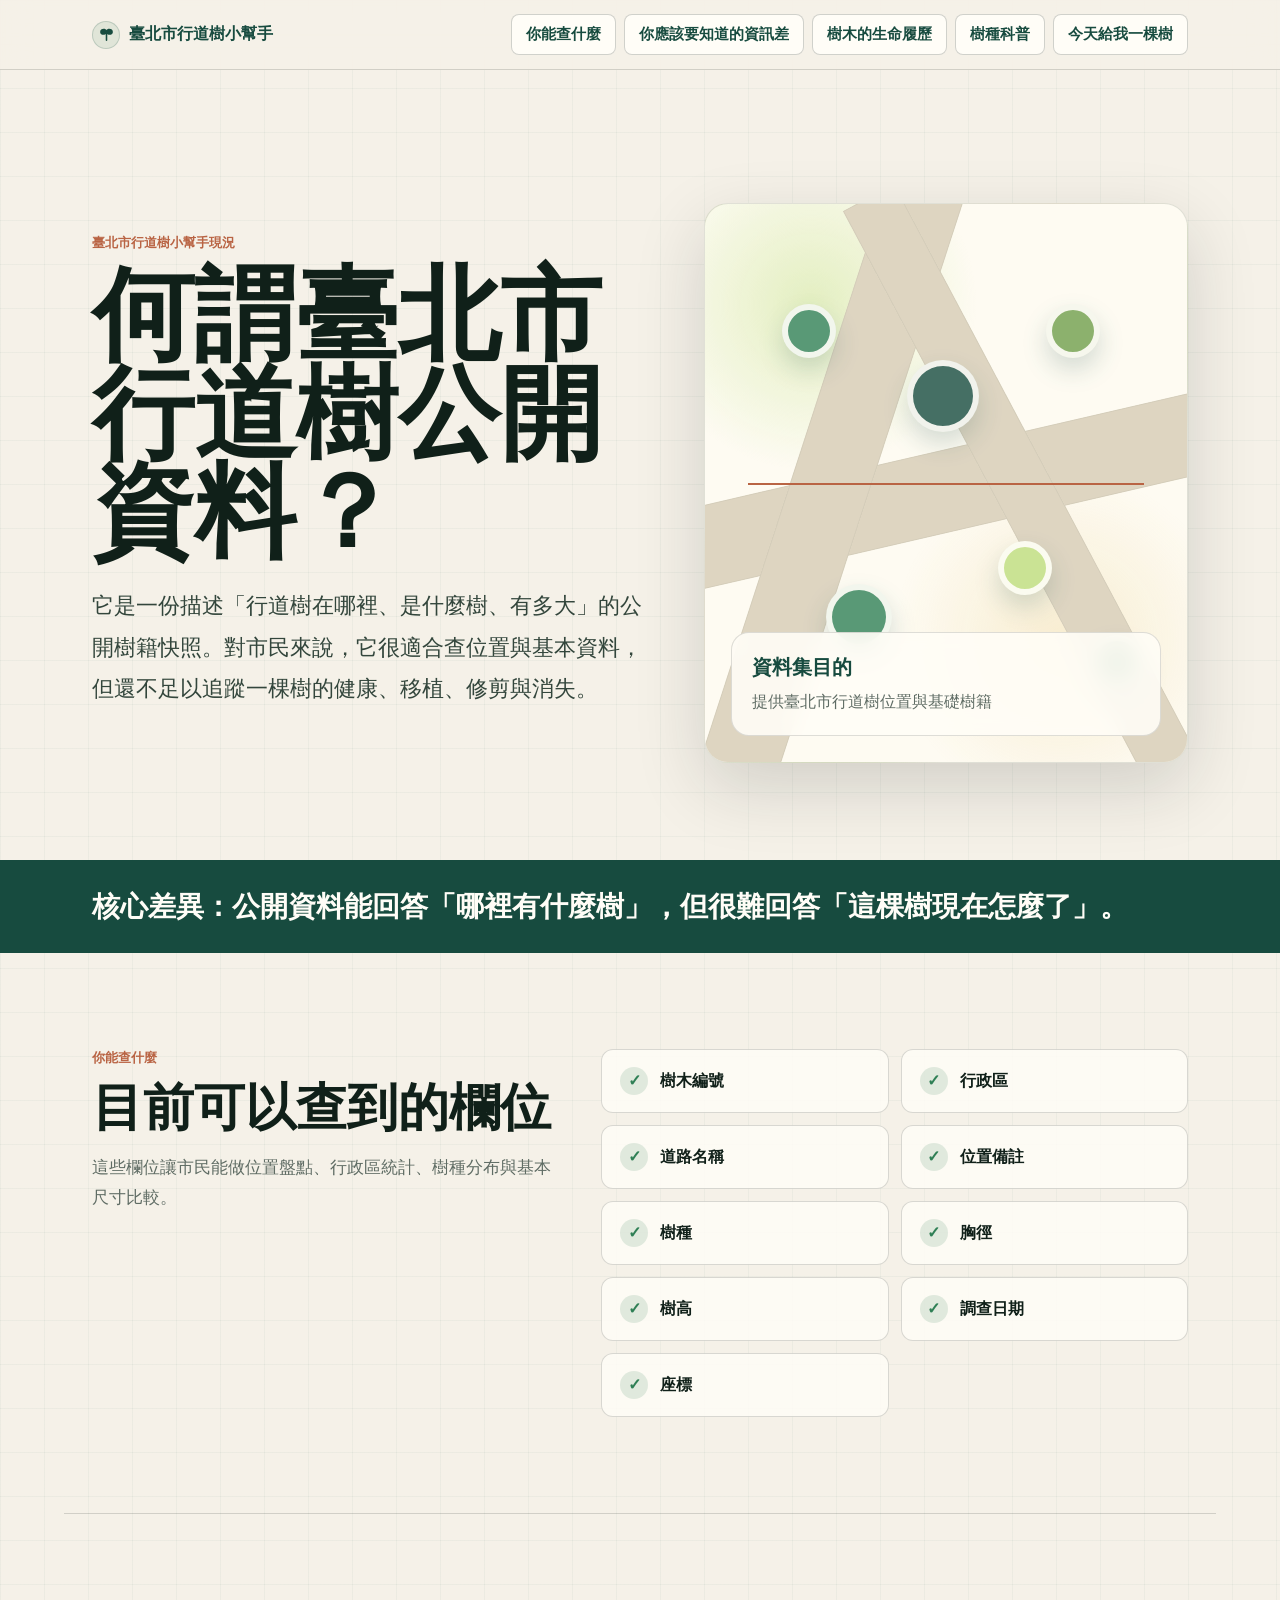
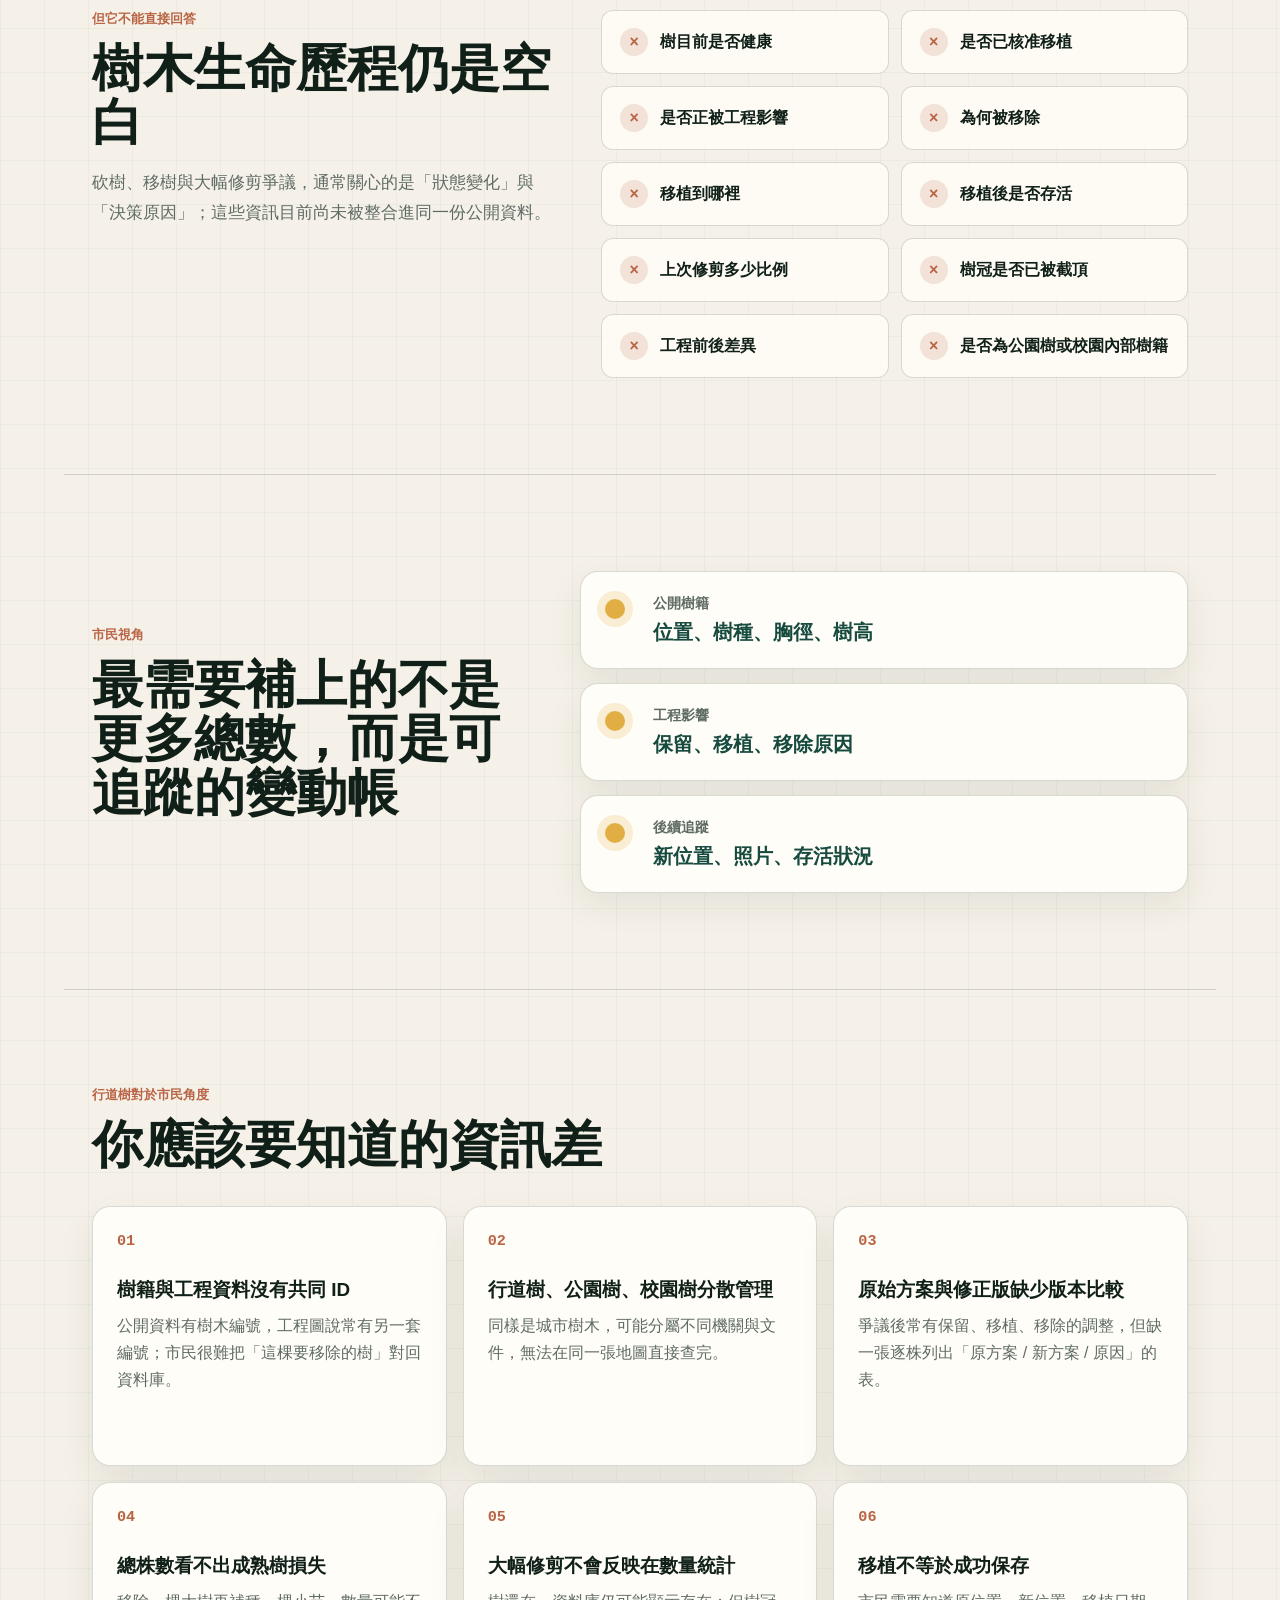
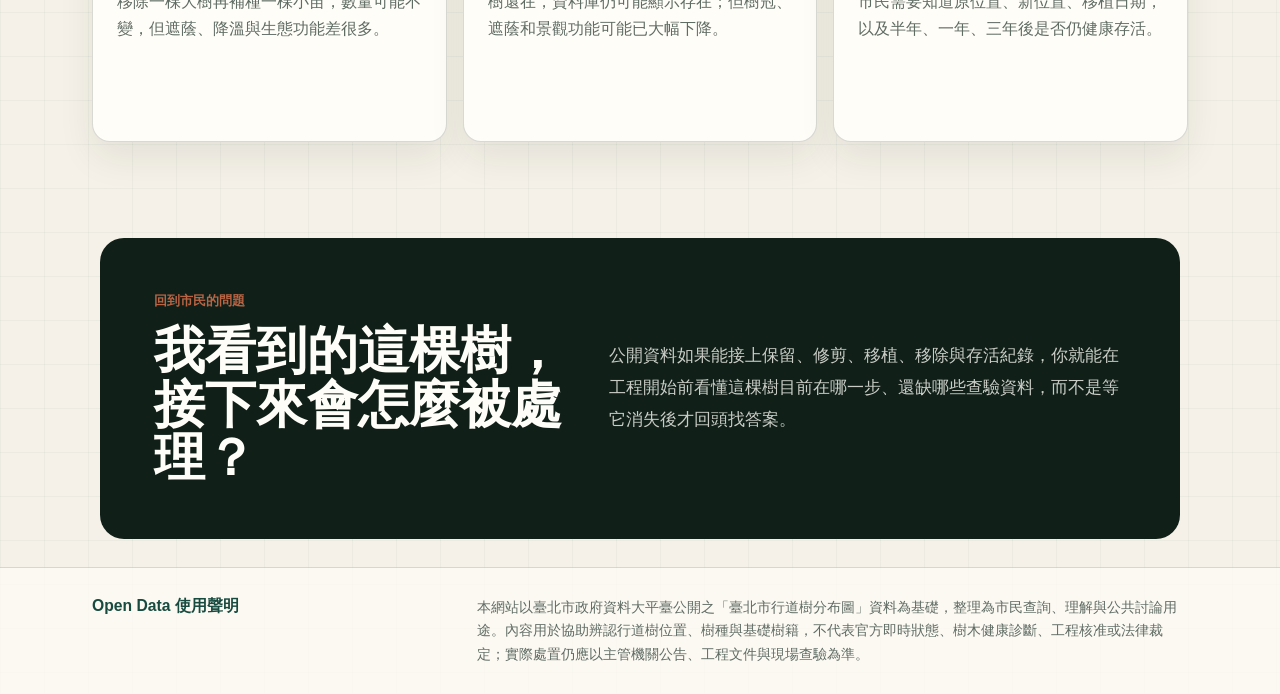
==== commit 01a1b25d: "Update TP Trees static site" ====
--- a/index.html
+++ b/index.html
@@ -1,23 +1,93 @@
 <!doctype html>
 <html lang="zh-Hant">
 <head>
-<meta charset="utf-8">
-<meta name="viewport" content="width=device-width, initial-scale=1">
-<title>臺北市行道樹公開資料現況</title>
-<style>
-:root{--bg:#f5f1e8;--fg:#17221d;--muted:#5f6c64;--forest:#174b3f;--leaf:#2f7f55;--gold:#e1ae43;--clay:#b96444;--ink:#102019;--paper:#fffdf7;--line:rgba(23,34,29,.16)}*{box-sizing:border-box}html{scroll-behavior:smooth}body{margin:0;background:linear-gradient(90deg,rgba(23,75,63,.04) 1px,transparent 1px),linear-gradient(rgba(23,75,63,.04) 1px,transparent 1px),var(--bg);background-size:44px 44px;color:var(--fg);font-family:-apple-system,BlinkMacSystemFont,"Noto Sans TC","PingFang TC","Microsoft JhengHei",Arial,sans-serif}a{color:inherit;text-decoration:none}.topNav{position:sticky;top:0;z-index:20;padding:14px 28px;background:rgba(245,241,232,.9);border-bottom:1px solid var(--line);backdrop-filter:blur(14px)}.topNavInner,.heroGrid,.wrap,.closing{width:min(1160px,100%);margin:0 auto}.topNavInner{display:flex;gap:12px;align-items:center;justify-content:space-between}.siteMark{color:var(--forest);font-weight:900}.navLinks{display:flex;flex-wrap:wrap;gap:8px}.navLinks a{min-height:40px;padding:10px 14px;border:1px solid rgba(23,34,29,.2);background:var(--paper);color:var(--forest);font-size:.92rem;font-weight:800}.hero{padding:64px 28px 44px}.heroGrid{display:grid;grid-template-columns:minmax(0,1.08fr) minmax(340px,.92fr);gap:44px;align-items:center}.eyebrow,.kicker{margin:0 0 14px;color:var(--clay);font-size:.84rem;font-weight:800}h1,h2,h3,p{margin-top:0}h1{margin-bottom:24px;color:var(--ink);font-size:clamp(3rem,8vw,6.8rem);line-height:.96;font-weight:900}h2{margin-bottom:18px;color:var(--ink);font-size:clamp(2rem,4vw,4rem);line-height:1.05;font-weight:900}h3{margin-bottom:10px;color:var(--ink);font-size:1.18rem}.lead{color:#33463c;font-size:clamp(1.08rem,2vw,1.4rem);line-height:1.85}.mapPanel{position:relative;min-height:480px;border:1px solid rgba(23,34,29,.12);background:radial-gradient(circle at 22% 18%,rgba(189,220,122,.52),transparent 28%),radial-gradient(circle at 74% 78%,rgba(225,174,67,.24),transparent 30%),#fdfaf0;box-shadow:0 24px 70px rgba(23,34,29,.16);overflow:hidden}.road{position:absolute;background:#d5cab3}.roadA{left:-8%;top:44%;width:116%;height:82px;transform:rotate(-13deg)}.roadB{left:18%;top:-12%;width:78px;height:124%;transform:rotate(18deg)}.roadC{left:60%;top:-8%;width:58px;height:118%;transform:rotate(-28deg)}.treeDot{position:absolute;width:54px;height:54px;border:6px solid rgba(255,253,247,.92);border-radius:50%;background:var(--leaf);box-shadow:0 12px 24px rgba(23,75,63,.22)}.dot1{left:16%;top:18%}.dot2{left:42%;top:28%;width:72px;height:72px;background:var(--forest)}.dot3{right:18%;top:18%;background:#6f9d4a}.dot4{left:25%;bottom:20%;width:66px;height:66px}.dot5{right:28%;bottom:30%;background:#bddc7a}.dot6{right:9%;bottom:13%;background:#4f8c64}.mapLegend{position:absolute;left:26px;right:26px;bottom:26px;padding:20px;background:rgba(255,253,247,.9);border:1px solid rgba(23,34,29,.14)}.mapLegend strong{display:block;color:var(--forest);font-size:1.28rem}.mapLegend span{color:var(--muted);line-height:1.6}.summary{padding:24px 28px;background:var(--forest);color:#fffdf7}.summary p{width:min(1160px,100%);margin:0 auto;font-size:clamp(1.2rem,2.2vw,1.9rem);line-height:1.6;font-weight:800}.wrap{padding:96px 28px;scroll-margin-top:86px}.split{display:grid;grid-template-columns:minmax(280px,.88fr) minmax(0,1.12fr);gap:48px}.intro{color:var(--muted);font-size:1.06rem;line-height:1.8}.fieldGrid{display:grid;grid-template-columns:repeat(2,minmax(0,1fr));gap:12px}.field{min-height:64px;display:flex;align-items:center;gap:12px;padding:16px 18px;border:1px solid var(--line);background:rgba(255,253,247,.82);font-weight:800}.field span{width:28px;height:28px;display:inline-grid;place-items:center;border-radius:50%;font-weight:900}.ok span{background:rgba(47,127,85,.14);color:var(--leaf)}.no span{background:rgba(185,100,68,.16);color:var(--clay)}.compare,.inverse{border-top:1px solid var(--line)}.timeline{display:grid;gap:14px}.timeline div{padding:22px 24px;background:var(--paper);border:1px solid var(--line);box-shadow:0 12px 34px rgba(23,34,29,.08)}.timeline span{display:block;margin-bottom:6px;color:var(--muted);font-size:.9rem;font-weight:700}.timeline strong{color:var(--forest);font-size:1.22rem}.gapGrid{display:grid;grid-template-columns:repeat(3,minmax(0,1fr));gap:16px}.gapCard{min-height:245px;padding:24px;background:var(--paper);border:1px solid var(--line);box-shadow:0 16px 36px rgba(23,34,29,.08)}.gapCard span{display:inline-flex;margin-bottom:24px;color:var(--clay);font-family:ui-monospace,Menlo,monospace;font-weight:900}.gapCard p{margin:0;color:var(--muted);line-height:1.7}.closing{margin-bottom:28px;padding:44px;display:grid;grid-template-columns:minmax(280px,.9fr) minmax(0,1.1fr);gap:32px;background:var(--ink);color:#fffdf7}.closing h2{color:#fffdf7}.closing p:last-child{margin:0;color:rgba(255,253,247,.78);font-size:1.08rem;line-height:1.85}@media(max-width:900px){.topNavInner{align-items:flex-start;flex-direction:column}.heroGrid,.split,.closing{grid-template-columns:1fr}.gapGrid{grid-template-columns:repeat(2,minmax(0,1fr))}}@media(max-width:640px){.topNav,.hero,.wrap{padding-left:18px;padding-right:18px}.navLinks{width:100%;display:grid;grid-template-columns:1fr}.navLinks a{text-align:center}.fieldGrid,.gapGrid{grid-template-columns:1fr}.gapCard{min-height:auto}.closing{padding:30px 22px}}
-</style>
+  <meta charset="utf-8">
+  <meta name="viewport" content="width=device-width, initial-scale=1">
+  <link rel="icon" href="./favicon.svg" type="image/svg+xml">
+  <title>臺北市行道樹小幫手現況</title>
+  <style>
+    :root{--bg:#f5f1e8;--fg:#17221d;--muted:#5f6c64;--forest:#174b3f;--leaf:#2f7f55;--lime:#bddc7a;--gold:#e1ae43;--clay:#b96444;--ink:#102019;--paper:#fffdf7;--line:rgba(23,34,29,.16);--shadow:0 24px 70px rgba(23,34,29,.16);--radius-sm:8px;--radius-md:12px;--radius-lg:18px;--radius-xl:24px;--page-gutter:clamp(24px,5vw,72px)}
+    *{box-sizing:border-box}html{scroll-behavior:smooth}body{margin:0;padding-top:86px;background:linear-gradient(90deg,rgba(23,75,63,.04) 1px,transparent 1px),linear-gradient(rgba(23,75,63,.04) 1px,transparent 1px),var(--bg);background-size:44px 44px;color:var(--fg);font-family:-apple-system,BlinkMacSystemFont,"Noto Sans TC","PingFang TC","Microsoft JhengHei",Arial,sans-serif;letter-spacing:0}a{color:inherit;text-decoration:none}main{overflow:hidden}.topNav{position:fixed;top:0;left:0;right:0;z-index:20;padding:14px 28px;background:rgba(245,241,232,.88);border-bottom:1px solid var(--line);backdrop-filter:blur(14px)}.topNavInner{width:min(1160px,calc(100% - var(--page-gutter) * 2));margin:0 auto;display:flex;gap:10px;align-items:center;justify-content:space-between}.siteMark{display:inline-flex;align-items:center;gap:9px;color:var(--forest);font-weight:900}.siteIcon{width:28px;height:28px;display:inline-grid;place-items:center;flex:0 0 auto;border:1px solid rgba(23,75,63,.18);border-radius:50%;background:rgba(47,127,85,.1);color:var(--forest)}.siteIcon svg{width:17px;height:17px;display:block}.navLinks{display:flex;flex-wrap:wrap;gap:8px}.navLinks a{min-height:40px;padding:10px 14px;border:1px solid rgba(23,34,29,.2);border-radius:var(--radius-sm);background:var(--paper);color:var(--forest);font-size:.92rem;font-weight:800;transition:background .18s ease,border-color .18s ease,color .18s ease,transform .18s ease,box-shadow .18s ease}.navLinks a:hover,.navLinks a:focus-visible{border-color:rgba(23,75,63,.48);background:rgba(47,127,85,.1);color:var(--ink);transform:translateY(-1px);box-shadow:0 8px 18px rgba(23,34,29,.08);outline:none}.navLinks a.active{background:var(--forest);color:#fffdf7}.navLinks a.active:hover,.navLinks a.active:focus-visible{background:var(--forest);color:#fffdf7;border-color:var(--forest)}.hero{min-height:86vh;padding:64px 28px 44px;display:grid;align-items:center}.heroGrid,.contentSection{width:min(1160px,calc(100% - var(--page-gutter) * 2));margin:0 auto}.closing{width:min(1080px,calc(100% - var(--page-gutter) * 2));margin:0 auto}.heroGrid{display:grid;grid-template-columns:minmax(0,1.08fr) minmax(360px,.92fr);gap:44px;align-items:center}.heroCopy{max-width:720px}.eyebrow,.sectionKicker{margin:0 0 14px;color:var(--clay);font-size:.84rem;font-weight:800}h1,h2,h3,p{margin-top:0}h1{margin-bottom:24px;color:var(--ink);font-size:clamp(3rem,8vw,6.8rem);line-height:.96;font-weight:900;max-width:860px}h2{margin-bottom:18px;color:var(--ink);font-size:clamp(2rem,4vw,4rem);line-height:1.05;font-weight:900}h3{margin-bottom:10px;color:var(--ink);font-size:1.18rem;line-height:1.28}.lead{color:#33463c;font-size:clamp(1.08rem,2vw,1.4rem);line-height:1.85;max-width:760px}.mapPanel{position:relative;min-height:560px;border:1px solid rgba(23,34,29,.12);border-radius:var(--radius-xl);background:radial-gradient(circle at 22% 18%,rgba(189,220,122,.52),transparent 28%),radial-gradient(circle at 74% 78%,rgba(225,174,67,.24),transparent 30%),#fdfaf0;box-shadow:var(--shadow);overflow:hidden}.streetMap{position:absolute;inset:0}.road{position:absolute;background:#d5cab3;box-shadow:inset 0 0 0 1px rgba(23,34,29,.06)}.roadA{left:-8%;top:44%;width:116%;height:82px;transform:rotate(-13deg)}.roadB{left:18%;top:-12%;width:78px;height:124%;transform:rotate(18deg)}.roadC{left:60%;top:-8%;width:58px;height:118%;transform:rotate(-28deg)}.treeDot{position:absolute;width:54px;height:54px;border:6px solid rgba(255,253,247,.92);border-radius:50%;background:var(--leaf);box-shadow:0 12px 24px rgba(23,75,63,.22)}.dot1{left:16%;top:18%}.dot2{left:42%;top:28%;width:72px;height:72px;background:var(--forest)}.dot3{right:18%;top:18%;background:#6f9d4a}.dot4{left:25%;bottom:20%;width:66px;height:66px}.dot5{right:28%;bottom:30%;background:var(--lime)}.dot6{right:9%;bottom:13%;background:#4f8c64}.scanLine{position:absolute;left:9%;right:9%;top:50%;height:2px;background:var(--clay);box-shadow:0 0 0 999px rgba(255,253,247,.2)}.mapLegend{position:absolute;left:26px;right:26px;bottom:26px;display:grid;gap:8px;padding:20px;background:rgba(255,253,247,.9);border:1px solid rgba(23,34,29,.14);border-radius:var(--radius-lg);backdrop-filter:blur(10px)}.mapLegend strong{color:var(--forest);font-size:1.28rem}.mapLegend span{color:var(--muted);line-height:1.6}.summaryBand{padding:24px 28px;background:var(--forest);color:#fffdf7}.summaryBand p{width:min(1160px,calc(100% - var(--page-gutter) * 2));margin:0 auto;font-size:clamp(1.2rem,2.2vw,1.9rem);line-height:1.6;font-weight:800}.contentSection{padding:96px 28px;scroll-margin-top:86px}.split{display:grid;grid-template-columns:minmax(280px,.88fr) minmax(0,1.12fr);gap:48px;align-items:start}.inverse{border-top:1px solid var(--line)}.sectionIntro{color:var(--muted);font-size:1.06rem;line-height:1.8;max-width:520px}.fieldGrid{display:grid;grid-template-columns:repeat(2,minmax(0,1fr));gap:12px}.fieldItem{min-height:64px;display:flex;align-items:center;gap:12px;padding:16px 18px;border:1px solid var(--line);border-radius:var(--radius-md);background:rgba(255,253,247,.82);color:var(--ink);font-weight:800;line-height:1.35}.fieldItem span{width:28px;height:28px;display:inline-grid;place-items:center;flex:0 0 auto;border-radius:50%;font-weight:900}.positive span{background:rgba(47,127,85,.14);color:var(--leaf)}.negative span{background:rgba(185,100,68,.16);color:var(--clay)}.compareSection{display:grid;grid-template-columns:minmax(280px,.84fr) minmax(0,1.16fr);gap:48px;align-items:center;border-top:1px solid var(--line);border-bottom:1px solid var(--line)}.timeline{display:grid;gap:14px}.timeline div{position:relative;padding:22px 24px 22px 72px;background:var(--paper);border:1px solid var(--line);border-radius:var(--radius-lg);box-shadow:0 12px 34px rgba(23,34,29,.08)}.timeline div:before{content:"";position:absolute;left:24px;top:27px;width:20px;height:20px;border-radius:50%;background:var(--gold);box-shadow:0 0 0 8px rgba(225,174,67,.2)}.timeline span{display:block;margin-bottom:6px;color:var(--muted);font-size:.9rem;font-weight:700}.timeline strong{color:var(--forest);font-size:1.22rem}.sectionHeader{max-width:760px;margin-bottom:34px}.gapGrid{display:grid;grid-template-columns:repeat(3,minmax(0,1fr));gap:16px}.gapCard{min-height:260px;padding:24px;background:var(--paper);border:1px solid var(--line);border-radius:var(--radius-lg);box-shadow:0 16px 36px rgba(23,34,29,.08)}.gapCard span{display:inline-flex;margin-bottom:28px;color:var(--clay);font-family:ui-monospace,Menlo,monospace;font-size:.95rem;font-weight:900}.gapCard p{margin:0;color:var(--muted);line-height:1.7}.closing{margin-bottom:28px;padding:clamp(30px,5vw,54px);display:grid;border-radius:var(--radius-xl);grid-template-columns:minmax(280px,.9fr) minmax(0,1.1fr);gap:32px;align-items:center;background:var(--ink);color:#fffdf7}.closing h2{margin-bottom:0;color:#fffdf7;font-size:clamp(1.9rem,4vw,3.4rem)}.closing p:last-child{margin:0;color:rgba(255,253,247,.78);font-size:1.08rem;line-height:1.85}.siteFooter{padding:28px;border-top:1px solid var(--line);background:rgba(255,253,247,.72)}.siteFooterInner{width:min(1160px,calc(100% - var(--page-gutter) * 2));margin:0 auto;display:grid;grid-template-columns:minmax(180px,.34fr) minmax(0,.66fr);gap:18px;align-items:start}.siteFooter strong{color:var(--forest);font-size:.98rem}.siteFooter p{margin:0;color:var(--muted);font-size:.86rem;line-height:1.7}.preloader{position:fixed;inset:0;z-index:100;display:grid;place-items:center;padding:28px;background:var(--bg);transition:opacity .32s ease,visibility .32s ease}.preloader.isHidden{opacity:0;visibility:hidden;pointer-events:none}.preloaderCard{width:min(420px,100%);padding:28px;border:1px solid var(--line);border-radius:var(--radius-xl);background:var(--paper);box-shadow:var(--shadow)}.preloaderMark{display:flex;align-items:center;gap:12px;margin-bottom:16px;color:var(--forest);font-weight:900}.preloaderIcon{width:42px;height:42px;display:grid;place-items:center;border:1px solid rgba(23,75,63,.18);border-radius:50%;background:rgba(47,127,85,.1)}.preloaderIcon svg{width:24px;height:24px}.preloaderTitle{margin:0 0 6px;color:var(--ink);font-size:1.25rem;font-weight:900}.preloaderText{margin:0;color:var(--muted);font-size:.92rem;line-height:1.6}.preloaderBar{position:relative;height:4px;margin-top:18px;overflow:hidden;border-radius:999px;background:rgba(23,75,63,.12)}.preloaderBar:before{content:"";position:absolute;inset:0;width:42%;background:var(--forest);animation:preloadSlide 1.05s ease-in-out infinite}@keyframes preloadSlide{0%{transform:translateX(-110%)}100%{transform:translateX(260%)}}@media(max-width:900px){.topNavInner{align-items:flex-start;flex-direction:column}.hero{padding-top:44px}.heroGrid,.split,.compareSection,.closing{grid-template-columns:1fr}.mapPanel{min-height:420px}.gapGrid{grid-template-columns:repeat(2,minmax(0,1fr))}}@media(max-width:640px){body{padding-top:132px;--page-gutter:18px}.topNav{padding:12px 18px}.navLinks{width:100%;display:flex;flex-wrap:nowrap;overflow-x:auto;padding-bottom:4px;-webkit-overflow-scrolling:touch}.navLinks a{flex:0 0 auto;text-align:center}.hero,.contentSection{padding-left:18px;padding-right:18px}h1{font-size:clamp(2rem,10vw,2.4rem);line-height:1.12;word-break:break-all;overflow-wrap:anywhere}h1 span{display:block}.lead,.sectionIntro,.gapCard p,.closing p,.siteFooter p{word-break:break-all;overflow-wrap:anywhere}.fieldGrid,.gapGrid{grid-template-columns:1fr}.gapCard{min-height:auto}.closing{padding:30px 22px}.siteFooterInner{grid-template-columns:1fr}}
+  </style>
 </head>
 <body>
-<nav class="topNav" aria-label="頁面導覽"><div class="topNavInner"><a class="siteMark" href="/tptrees/">臺北市行道樹公開資料</a><div class="navLinks"><a href="#can-check">能查什麼</a><a href="#gaps">六個資訊落差</a><a href="/tptrees/lifecycle/">查驗的城市樹木生命履歷</a></div></div></nav>
+<div class="preloader" id="preloader" role="status" aria-live="polite"><div class="preloaderCard"><div class="preloaderMark"><span class="preloaderIcon" aria-hidden="true"><svg viewBox="0 0 24 24" fill="none"><path d="M12 20V9" stroke="currentColor" stroke-width="2.2" stroke-linecap="round"/><path d="M7.5 12.5C4.8 12.5 3 10.8 3 8.4C3 5.8 5.2 4 8.1 4C10 4 11.4 4.8 12 6.1C12.6 4.8 14 4 15.9 4C18.8 4 21 5.8 21 8.4C21 10.8 19.2 12.5 16.5 12.5C14.5 12.5 13.1 11.7 12 10.3C10.9 11.7 9.5 12.5 7.5 12.5Z" fill="currentColor"/></svg></span><span>臺北市行道樹小幫手</span></div><p class="preloaderTitle">正在開啟公開資料導覽</p><p class="preloaderText">準備欄位說明、資訊差與城市樹木生命履歷入口。</p><div class="preloaderBar" aria-hidden="true"></div></div></div>
 <main>
-<section class="hero"><div class="heroGrid"><div><p class="eyebrow">臺北市行道樹公開資料現況</p><h1>何謂臺北市行道樹公開資料？</h1><p class="lead">它是一份描述「行道樹在哪裡、是什麼樹、有多大」的公開樹籍快照。對市民來說，它很適合查位置與基本資料，但還不足以追蹤一棵樹的健康、移植、修剪與消失。</p></div><div class="mapPanel" aria-label="行道樹資料示意圖"><span class="road roadA"></span><span class="road roadB"></span><span class="road roadC"></span><span class="treeDot dot1"></span><span class="treeDot dot2"></span><span class="treeDot dot3"></span><span class="treeDot dot4"></span><span class="treeDot dot5"></span><span class="treeDot dot6"></span><div class="mapLegend"><strong>資料集目的</strong><span>提供臺北市行道樹位置與基礎樹籍</span></div></div></div></section>
-<section class="summary"><p>核心差異：公開資料能回答「哪裡有什麼樹」，但很難回答「這棵樹現在怎麼了」。</p></section>
-<section class="wrap split" id="can-check"><div><p class="kicker">資料庫真正能查什麼</p><h2>目前可以查到的欄位</h2><p class="intro">這些欄位讓市民能做位置盤點、行政區統計、樹種分布與基本尺寸比較。</p></div><div class="fieldGrid"><div class="field ok"><span>✓</span>樹木編號</div><div class="field ok"><span>✓</span>行政區</div><div class="field ok"><span>✓</span>道路名稱</div><div class="field ok"><span>✓</span>位置備註</div><div class="field ok"><span>✓</span>樹種</div><div class="field ok"><span>✓</span>胸徑</div><div class="field ok"><span>✓</span>樹高</div><div class="field ok"><span>✓</span>調查日期</div><div class="field ok"><span>✓</span>座標</div></div></section>
-<section class="wrap split inverse"><div><p class="kicker">但它不能直接回答</p><h2>樹木生命歷程仍是空白</h2><p class="intro">砍樹、移樹與大幅修剪爭議，通常關心的是「狀態變化」與「決策原因」；這些資訊目前尚未被整合進同一份公開資料。</p></div><div class="fieldGrid"><div class="field no"><span>×</span>樹目前是否健康</div><div class="field no"><span>×</span>是否已核准移植</div><div class="field no"><span>×</span>是否正被工程影響</div><div class="field no"><span>×</span>為何被移除</div><div class="field no"><span>×</span>移植到哪裡</div><div class="field no"><span>×</span>移植後是否存活</div><div class="field no"><span>×</span>上次修剪多少比例</div><div class="field no"><span>×</span>樹冠是否已被截頂</div><div class="field no"><span>×</span>工程前後差異</div><div class="field no"><span>×</span>是否為公園樹或校園內部樹籍</div></div></section>
-<section class="wrap split compare"><div><p class="kicker">市民視角</p><h2>最需要補上的不是更多總數，而是可追蹤的變動帳</h2></div><div class="timeline"><div><span>公開樹籍</span><strong>位置、樹種、胸徑、樹高</strong></div><div><span>工程影響</span><strong>保留、移植、移除原因</strong></div><div><span>後續追蹤</span><strong>新位置、照片、存活狀況</strong></div></div></section>
-<section class="wrap" id="gaps"><p class="kicker">行道樹對於市民角度</p><h2>需知道的六個資訊落差</h2><div class="gapGrid"><article class="gapCard"><span>01</span><h3>樹籍與工程資料沒有共同 ID</h3><p>公開資料有樹木編號，工程圖說常有另一套編號；市民很難把「這棵要移除的樹」對回資料庫。</p></article><article class="gapCard"><span>02</span><h3>行道樹、公園樹、校園樹分散管理</h3><p>同樣是城市樹木，可能分屬不同機關與文件，無法在同一張地圖直接查完。</p></article><article class="gapCard"><span>03</span><h3>原始方案與修正版缺少版本比較</h3><p>爭議後常有保留、移植、移除的調整，但缺一張逐株列出「原方案 / 新方案 / 原因」的表。</p></article><article class="gapCard"><span>04</span><h3>總株數看不出成熟樹損失</h3><p>移除一棵大樹再補種一棵小苗，數量可能不變，但遮蔭、降溫與生態功能差很多。</p></article><article class="gapCard"><span>05</span><h3>大幅修剪不會反映在數量統計</h3><p>樹還在，資料庫仍可能顯示存在；但樹冠、遮蔭和景觀功能可能已大幅下降。</p></article><article class="gapCard"><span>06</span><h3>移植不等於成功保存</h3><p>市民需要知道原位置、新位置、移植日期，以及半年、一年、三年後是否仍健康存活。</p></article></div></section>
-<section class="closing"><div><p class="kicker">一句話結論</p><h2>臺北已有靜態樹籍，下一步需要城市樹木生命履歷。</h2></div><p>當資料能逐株追蹤保留、修剪、移植、移除與存活狀況，市民才有辦法在工程發生前理解決策，而不是在樹木消失後才開始拼湊答案。</p></section>
+  <nav class="topNav" aria-label="頁面導覽">
+    <div class="topNavInner">
+      <a class="siteMark" href="./index.html"><span class="siteIcon" aria-hidden="true"><svg viewBox="0 0 24 24" fill="none"><path d="M12 20V9" stroke="currentColor" stroke-width="2.2" stroke-linecap="round"/><path d="M7.5 12.5C4.8 12.5 3 10.8 3 8.4C3 5.8 5.2 4 8.1 4C10 4 11.4 4.8 12 6.1C12.6 4.8 14 4 15.9 4C18.8 4 21 5.8 21 8.4C21 10.8 19.2 12.5 16.5 12.5C14.5 12.5 13.1 11.7 12 10.3C10.9 11.7 9.5 12.5 7.5 12.5Z" fill="currentColor"/></svg></span><span>臺北市行道樹小幫手</span></a>
+      <div class="navLinks">
+        <a href="#can-check">你能查什麼</a>
+        <a href="#gaps">你應該要知道的資訊差</a>
+        <a href="./lifecycle/index.html">樹木的生命履歷</a>
+        <a href="./species/index.html">樹種科普</a>
+        <a href="./daily/index.html">今天給我一棵樹</a>
+      </div>
+    </div>
+  </nav>
+  <section class="hero" aria-labelledby="title">
+    <div class="heroGrid">
+      <div class="heroCopy">
+        <p class="eyebrow">臺北市行道樹小幫手現況</p>
+        <h1 id="title"><span>何謂臺北市</span><span>行道樹公開資料？</span></h1>
+        <p class="lead">它是一份描述「行道樹在哪裡、是什麼樹、有多大」的公開樹籍快照。對市民來說，它很適合查位置與基本資料，但還不足以追蹤一棵樹的健康、移植、修剪與消失。</p>
+      </div>
+      <div class="mapPanel" aria-label="行道樹資料示意圖">
+        <div class="streetMap">
+          <span class="road roadA"></span><span class="road roadB"></span><span class="road roadC"></span>
+          <span class="treeDot dot1"></span><span class="treeDot dot2"></span><span class="treeDot dot3"></span><span class="treeDot dot4"></span><span class="treeDot dot5"></span><span class="treeDot dot6"></span><span class="scanLine"></span>
+        </div>
+        <div class="mapLegend"><strong>資料集目的</strong><span>提供臺北市行道樹位置與基礎樹籍</span></div>
+      </div>
+    </div>
+  </section>
+  <section class="summaryBand"><p>核心差異：公開資料能回答「哪裡有什麼樹」，但很難回答「這棵樹現在怎麼了」。</p></section>
+  <section class="contentSection split" id="can-check">
+    <div><p class="sectionKicker">你能查什麼</p><h2>目前可以查到的欄位</h2><p class="sectionIntro">這些欄位讓市民能做位置盤點、行政區統計、樹種分布與基本尺寸比較。</p></div>
+    <div class="fieldGrid">
+      <div class="fieldItem positive"><span>✓</span>樹木編號</div><div class="fieldItem positive"><span>✓</span>行政區</div><div class="fieldItem positive"><span>✓</span>道路名稱</div><div class="fieldItem positive"><span>✓</span>位置備註</div><div class="fieldItem positive"><span>✓</span>樹種</div><div class="fieldItem positive"><span>✓</span>胸徑</div><div class="fieldItem positive"><span>✓</span>樹高</div><div class="fieldItem positive"><span>✓</span>調查日期</div><div class="fieldItem positive"><span>✓</span>座標</div>
+    </div>
+  </section>
+  <section class="contentSection split inverse">
+    <div><p class="sectionKicker">但它不能直接回答</p><h2>樹木生命歷程仍是空白</h2><p class="sectionIntro">砍樹、移樹與大幅修剪爭議，通常關心的是「狀態變化」與「決策原因」；這些資訊目前尚未被整合進同一份公開資料。</p></div>
+    <div class="fieldGrid">
+      <div class="fieldItem negative"><span>×</span>樹目前是否健康</div><div class="fieldItem negative"><span>×</span>是否已核准移植</div><div class="fieldItem negative"><span>×</span>是否正被工程影響</div><div class="fieldItem negative"><span>×</span>為何被移除</div><div class="fieldItem negative"><span>×</span>移植到哪裡</div><div class="fieldItem negative"><span>×</span>移植後是否存活</div><div class="fieldItem negative"><span>×</span>上次修剪多少比例</div><div class="fieldItem negative"><span>×</span>樹冠是否已被截頂</div><div class="fieldItem negative"><span>×</span>工程前後差異</div><div class="fieldItem negative"><span>×</span>是否為公園樹或校園內部樹籍</div>
+    </div>
+  </section>
+  <section class="contentSection compareSection">
+    <div class="compareCopy"><p class="sectionKicker">市民視角</p><h2>最需要補上的不是更多總數，而是可追蹤的變動帳</h2></div>
+    <div class="timeline" aria-label="理想的樹木生命履歷">
+      <div><span>公開樹籍</span><strong>位置、樹種、胸徑、樹高</strong></div>
+      <div><span>工程影響</span><strong>保留、移植、移除原因</strong></div>
+      <div><span>後續追蹤</span><strong>新位置、照片、存活狀況</strong></div>
+    </div>
+  </section>
+  <section class="contentSection" id="gaps">
+    <div class="sectionHeader"><p class="sectionKicker">行道樹對於市民角度</p><h2>你應該要知道的資訊差</h2></div>
+    <div class="gapGrid">
+      <article class="gapCard"><span>01</span><h3>樹籍與工程資料沒有共同 ID</h3><p>公開資料有樹木編號，工程圖說常有另一套編號；市民很難把「這棵要移除的樹」對回資料庫。</p></article>
+      <article class="gapCard"><span>02</span><h3>行道樹、公園樹、校園樹分散管理</h3><p>同樣是城市樹木，可能分屬不同機關與文件，無法在同一張地圖直接查完。</p></article>
+      <article class="gapCard"><span>03</span><h3>原始方案與修正版缺少版本比較</h3><p>爭議後常有保留、移植、移除的調整，但缺一張逐株列出「原方案 / 新方案 / 原因」的表。</p></article>
+      <article class="gapCard"><span>04</span><h3>總株數看不出成熟樹損失</h3><p>移除一棵大樹再補種一棵小苗，數量可能不變，但遮蔭、降溫與生態功能差很多。</p></article>
+      <article class="gapCard"><span>05</span><h3>大幅修剪不會反映在數量統計</h3><p>樹還在，資料庫仍可能顯示存在；但樹冠、遮蔭和景觀功能可能已大幅下降。</p></article>
+      <article class="gapCard"><span>06</span><h3>移植不等於成功保存</h3><p>市民需要知道原位置、新位置、移植日期，以及半年、一年、三年後是否仍健康存活。</p></article>
+    </div>
+  </section>
+  <section class="closing">
+    <div><p class="sectionKicker">回到市民的問題</p><h2>我看到的這棵樹，接下來會怎麼被處理？</h2></div>
+    <p>公開資料如果能接上保留、修剪、移植、移除與存活紀錄，你就能在工程開始前看懂這棵樹目前在哪一步、還缺哪些查驗資料，而不是等它消失後才回頭找答案。</p>
+  </section>
+  <footer class="siteFooter">
+    <div class="siteFooterInner">
+      <strong>Open Data 使用聲明</strong>
+      <p>本網站以臺北市政府資料大平臺公開之「臺北市行道樹分布圖」資料為基礎，整理為市民查詢、理解與公共討論用途。內容用於協助辨認行道樹位置、樹種與基礎樹籍，不代表官方即時狀態、樹木健康診斷、工程核准或法律裁定；實際處置仍應以主管機關公告、工程文件與現場查驗為準。</p>
+    </div>
+  </footer>
 </main>
+<script>
+  function hidePreloader(){const preloader=document.querySelector("#preloader");if(!preloader)return;preloader.classList.add("isHidden");window.setTimeout(()=>preloader.remove(),420);}
+  window.addEventListener("load",()=>window.setTimeout(hidePreloader,520));
+  window.setTimeout(hidePreloader,4500);
+</script>
 </body>
 </html>
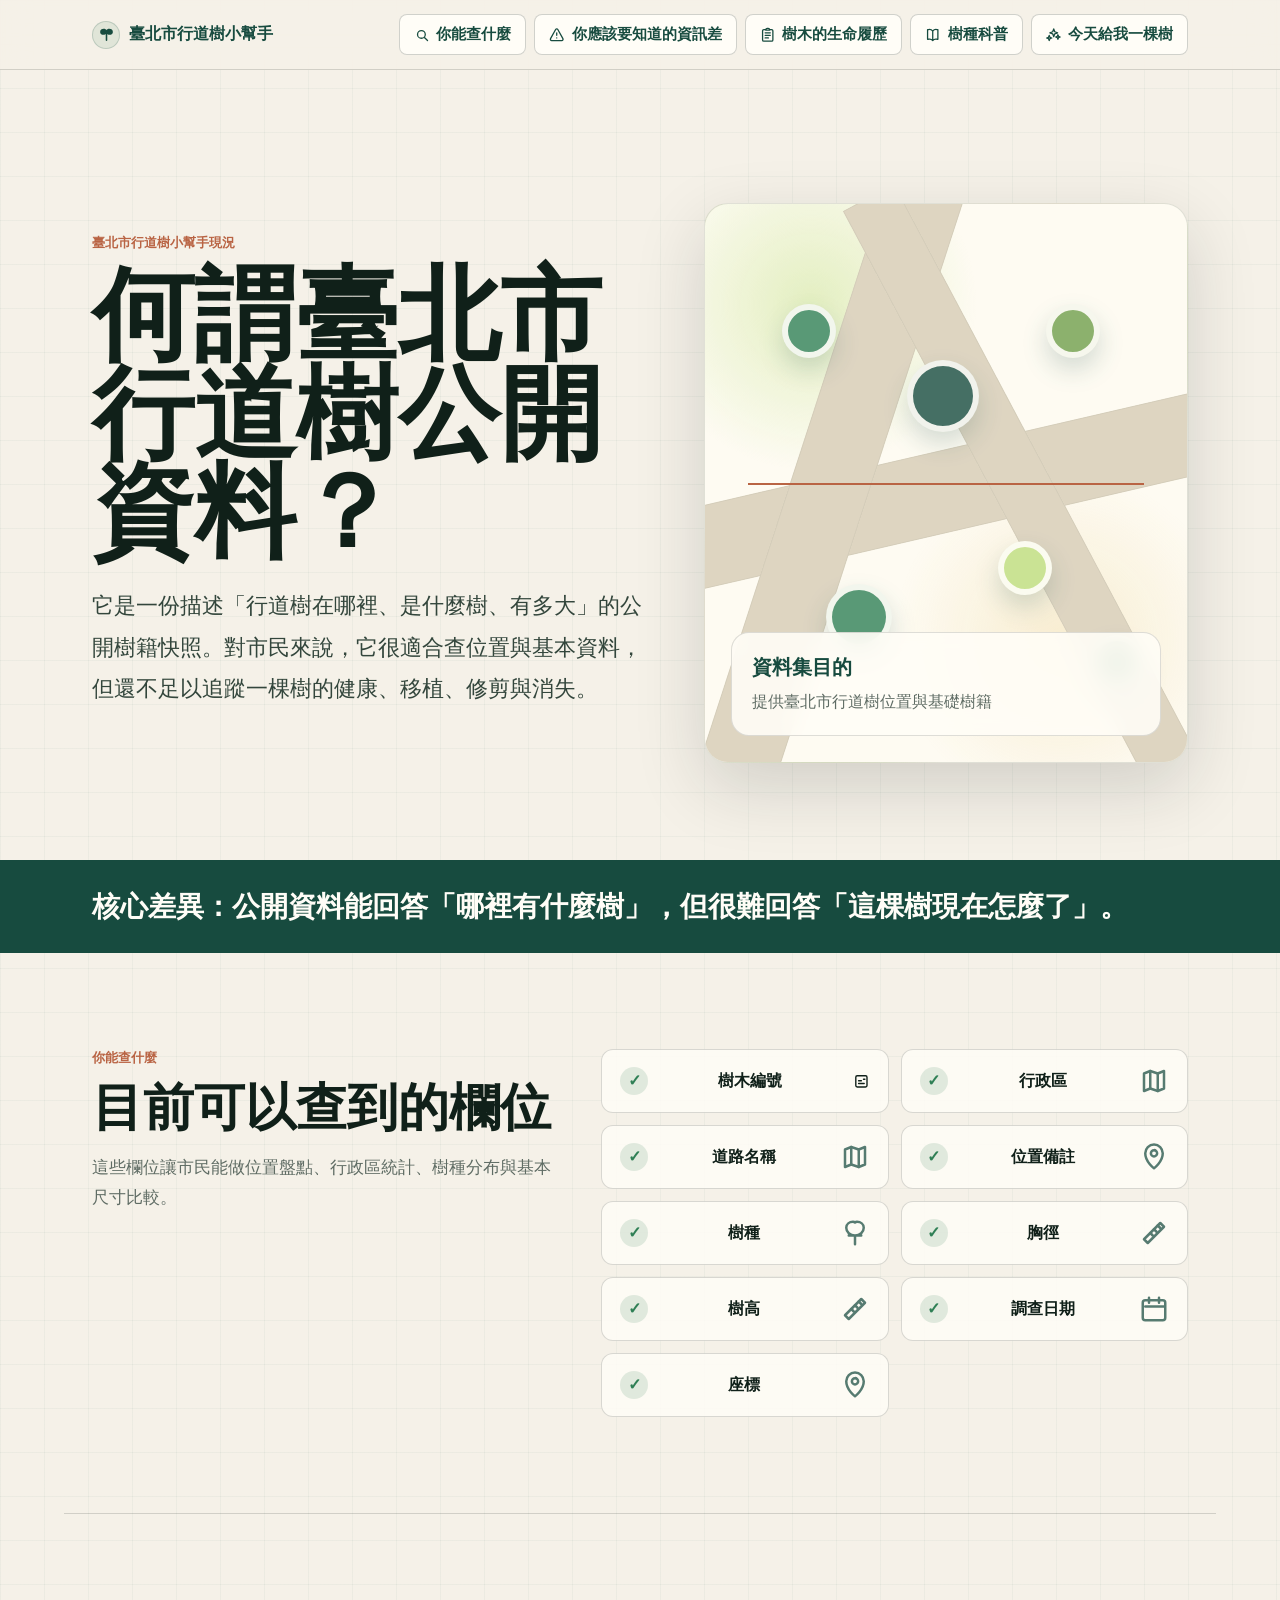
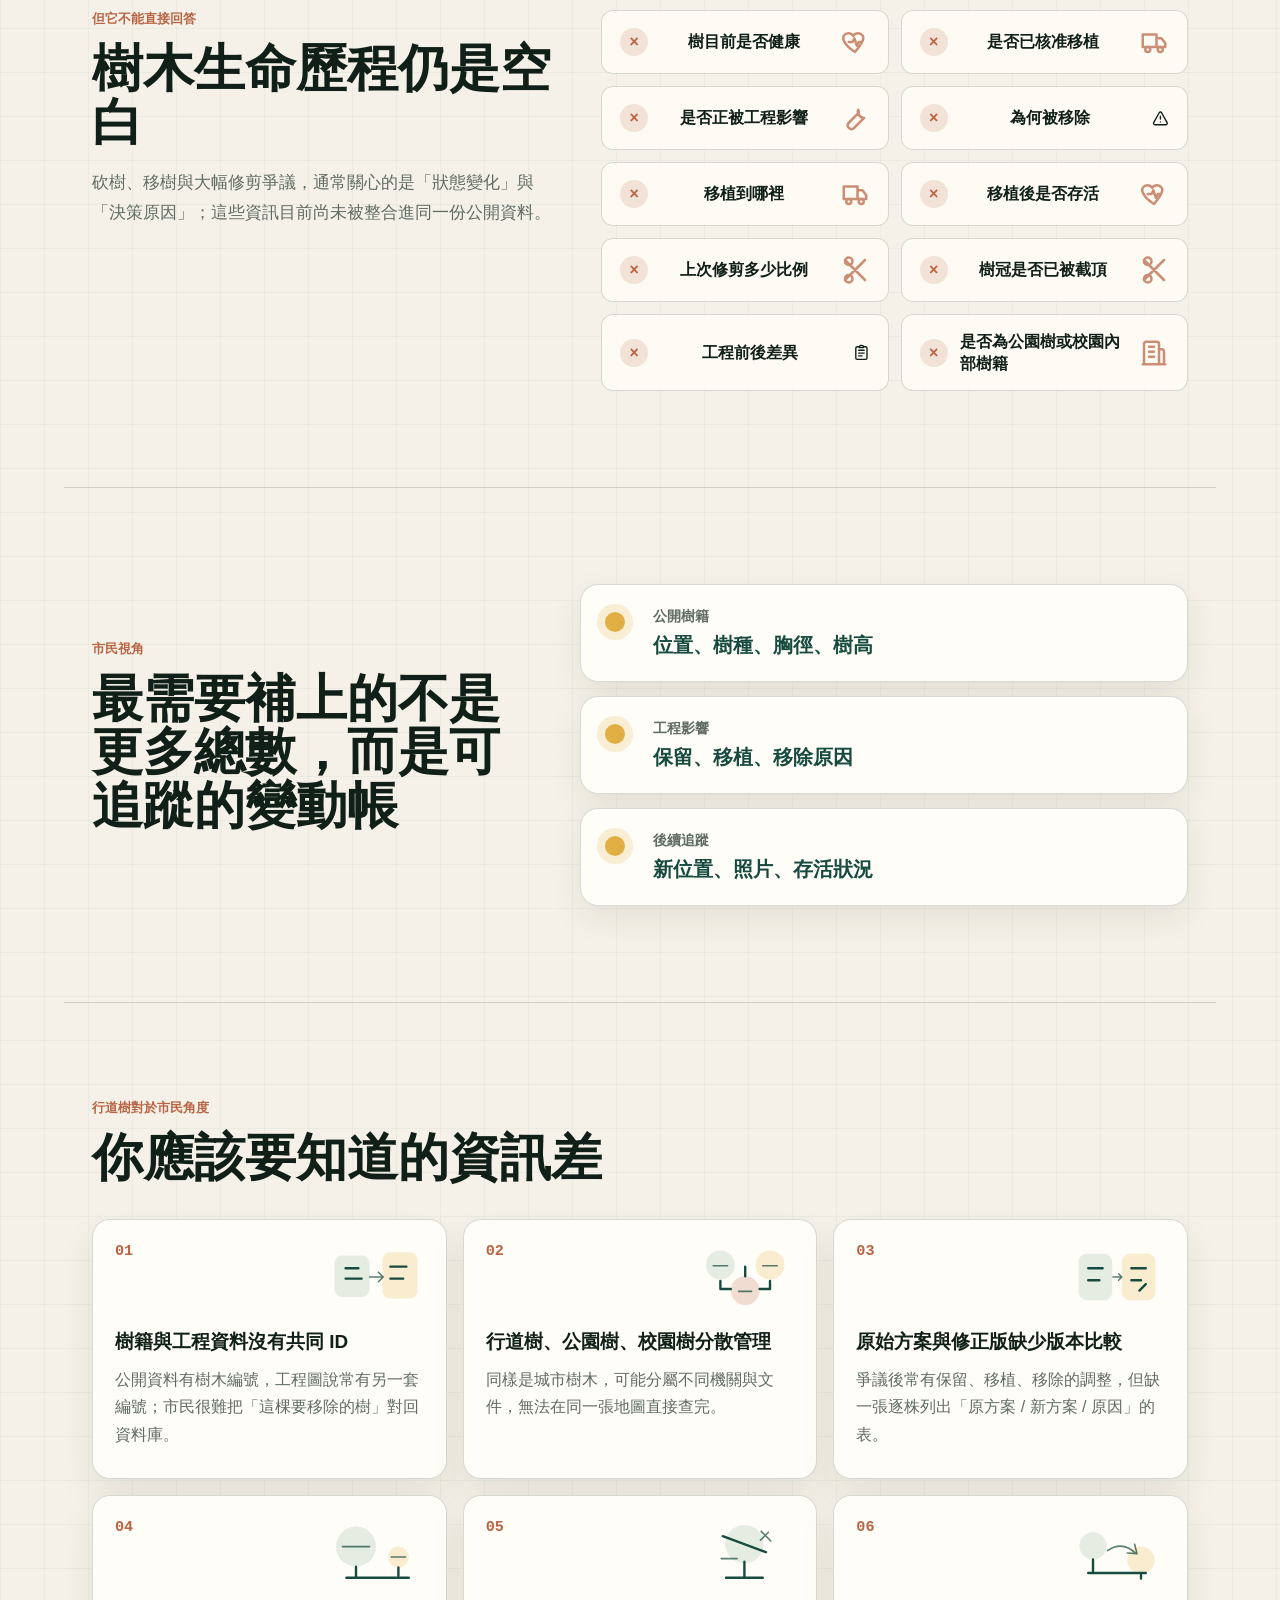
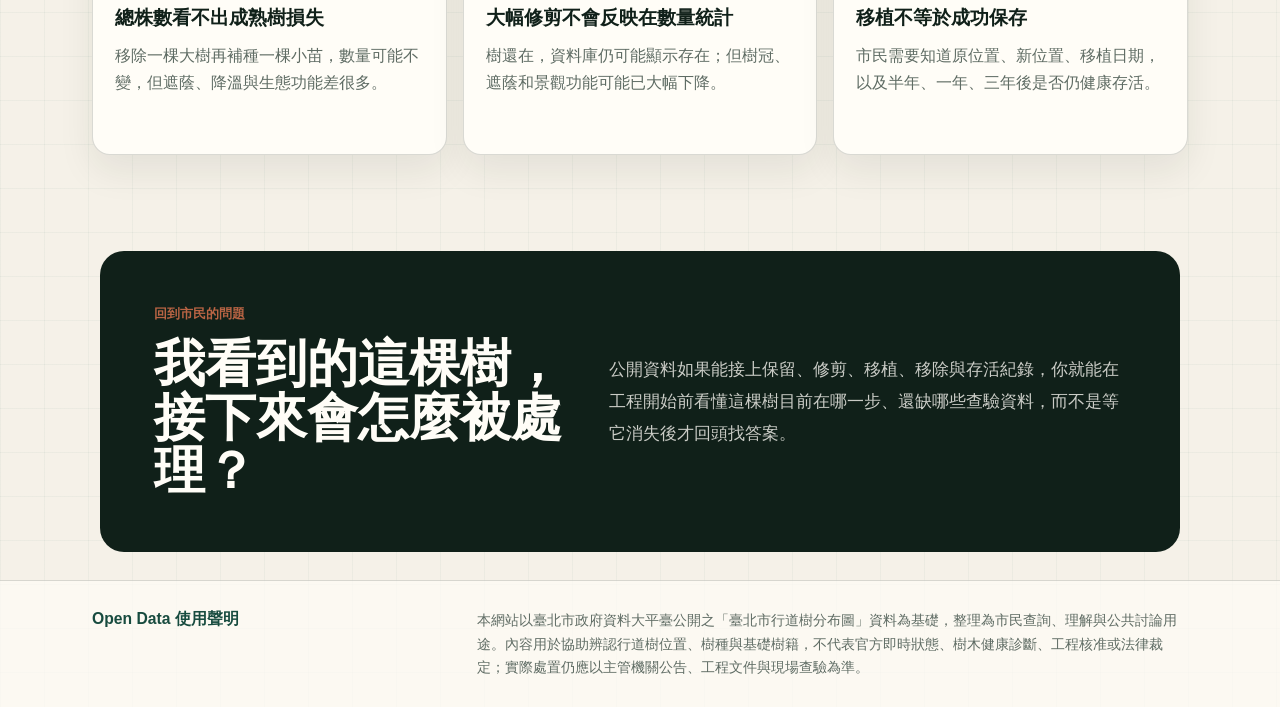
==== commit fde75393: "Improve TP Trees interface and update flow" ====
--- a/index.html
+++ b/index.html
@@ -4,10 +4,44 @@
   <meta charset="utf-8">
   <meta name="viewport" content="width=device-width, initial-scale=1">
   <link rel="icon" href="./favicon.svg" type="image/svg+xml">
+  <link rel="icon" href="./favicon.ico" sizes="any">
+  <meta name="description" content="臺北市行道樹小幫手，用公開資料查行道樹位置、樹種、尺寸與資料缺口。">
+  <meta property="og:type" content="website">
+  <meta property="og:site_name" content="臺北市行道樹小幫手">
+  <meta property="og:title" content="臺北市行道樹小幫手">
+  <meta property="og:description" content="找到它、看懂它、知道缺口。從臺北市行道樹公開資料開始認識城市裡的樹。">
+  <meta property="og:url" content="https://dinopeng.com/tptrees/">
+  <meta property="og:image" content="https://dinopeng.com/tptrees/public/social-preview.png">
+  <meta property="og:image:type" content="image/png">
+  <meta property="og:image:width" content="1200">
+  <meta property="og:image:height" content="630">
+  <meta name="twitter:card" content="summary_large_image">
+  <meta name="twitter:title" content="臺北市行道樹小幫手">
+  <meta name="twitter:description" content="用公開資料找到一棵樹、看懂它、知道資料缺口。">
+  <meta name="twitter:image" content="https://dinopeng.com/tptrees/public/social-preview.png">
+  <script defer src="./app/analytics.js"></script>
+  <script defer src="./app/heroicons.js"></script>
   <title>臺北市行道樹小幫手現況</title>
   <style>
     :root{--bg:#f5f1e8;--fg:#17221d;--muted:#5f6c64;--forest:#174b3f;--leaf:#2f7f55;--lime:#bddc7a;--gold:#e1ae43;--clay:#b96444;--ink:#102019;--paper:#fffdf7;--line:rgba(23,34,29,.16);--shadow:0 24px 70px rgba(23,34,29,.16);--radius-sm:8px;--radius-md:12px;--radius-lg:18px;--radius-xl:24px;--page-gutter:clamp(24px,5vw,72px)}
-    *{box-sizing:border-box}html{scroll-behavior:smooth}body{margin:0;padding-top:86px;background:linear-gradient(90deg,rgba(23,75,63,.04) 1px,transparent 1px),linear-gradient(rgba(23,75,63,.04) 1px,transparent 1px),var(--bg);background-size:44px 44px;color:var(--fg);font-family:-apple-system,BlinkMacSystemFont,"Noto Sans TC","PingFang TC","Microsoft JhengHei",Arial,sans-serif;letter-spacing:0}a{color:inherit;text-decoration:none}main{overflow:hidden}.topNav{position:fixed;top:0;left:0;right:0;z-index:20;padding:14px 28px;background:rgba(245,241,232,.88);border-bottom:1px solid var(--line);backdrop-filter:blur(14px)}.topNavInner{width:min(1160px,calc(100% - var(--page-gutter) * 2));margin:0 auto;display:flex;gap:10px;align-items:center;justify-content:space-between}.siteMark{display:inline-flex;align-items:center;gap:9px;color:var(--forest);font-weight:900}.siteIcon{width:28px;height:28px;display:inline-grid;place-items:center;flex:0 0 auto;border:1px solid rgba(23,75,63,.18);border-radius:50%;background:rgba(47,127,85,.1);color:var(--forest)}.siteIcon svg{width:17px;height:17px;display:block}.navLinks{display:flex;flex-wrap:wrap;gap:8px}.navLinks a{min-height:40px;padding:10px 14px;border:1px solid rgba(23,34,29,.2);border-radius:var(--radius-sm);background:var(--paper);color:var(--forest);font-size:.92rem;font-weight:800;transition:background .18s ease,border-color .18s ease,color .18s ease,transform .18s ease,box-shadow .18s ease}.navLinks a:hover,.navLinks a:focus-visible{border-color:rgba(23,75,63,.48);background:rgba(47,127,85,.1);color:var(--ink);transform:translateY(-1px);box-shadow:0 8px 18px rgba(23,34,29,.08);outline:none}.navLinks a.active{background:var(--forest);color:#fffdf7}.navLinks a.active:hover,.navLinks a.active:focus-visible{background:var(--forest);color:#fffdf7;border-color:var(--forest)}.hero{min-height:86vh;padding:64px 28px 44px;display:grid;align-items:center}.heroGrid,.contentSection{width:min(1160px,calc(100% - var(--page-gutter) * 2));margin:0 auto}.closing{width:min(1080px,calc(100% - var(--page-gutter) * 2));margin:0 auto}.heroGrid{display:grid;grid-template-columns:minmax(0,1.08fr) minmax(360px,.92fr);gap:44px;align-items:center}.heroCopy{max-width:720px}.eyebrow,.sectionKicker{margin:0 0 14px;color:var(--clay);font-size:.84rem;font-weight:800}h1,h2,h3,p{margin-top:0}h1{margin-bottom:24px;color:var(--ink);font-size:clamp(3rem,8vw,6.8rem);line-height:.96;font-weight:900;max-width:860px}h2{margin-bottom:18px;color:var(--ink);font-size:clamp(2rem,4vw,4rem);line-height:1.05;font-weight:900}h3{margin-bottom:10px;color:var(--ink);font-size:1.18rem;line-height:1.28}.lead{color:#33463c;font-size:clamp(1.08rem,2vw,1.4rem);line-height:1.85;max-width:760px}.mapPanel{position:relative;min-height:560px;border:1px solid rgba(23,34,29,.12);border-radius:var(--radius-xl);background:radial-gradient(circle at 22% 18%,rgba(189,220,122,.52),transparent 28%),radial-gradient(circle at 74% 78%,rgba(225,174,67,.24),transparent 30%),#fdfaf0;box-shadow:var(--shadow);overflow:hidden}.streetMap{position:absolute;inset:0}.road{position:absolute;background:#d5cab3;box-shadow:inset 0 0 0 1px rgba(23,34,29,.06)}.roadA{left:-8%;top:44%;width:116%;height:82px;transform:rotate(-13deg)}.roadB{left:18%;top:-12%;width:78px;height:124%;transform:rotate(18deg)}.roadC{left:60%;top:-8%;width:58px;height:118%;transform:rotate(-28deg)}.treeDot{position:absolute;width:54px;height:54px;border:6px solid rgba(255,253,247,.92);border-radius:50%;background:var(--leaf);box-shadow:0 12px 24px rgba(23,75,63,.22)}.dot1{left:16%;top:18%}.dot2{left:42%;top:28%;width:72px;height:72px;background:var(--forest)}.dot3{right:18%;top:18%;background:#6f9d4a}.dot4{left:25%;bottom:20%;width:66px;height:66px}.dot5{right:28%;bottom:30%;background:var(--lime)}.dot6{right:9%;bottom:13%;background:#4f8c64}.scanLine{position:absolute;left:9%;right:9%;top:50%;height:2px;background:var(--clay);box-shadow:0 0 0 999px rgba(255,253,247,.2)}.mapLegend{position:absolute;left:26px;right:26px;bottom:26px;display:grid;gap:8px;padding:20px;background:rgba(255,253,247,.9);border:1px solid rgba(23,34,29,.14);border-radius:var(--radius-lg);backdrop-filter:blur(10px)}.mapLegend strong{color:var(--forest);font-size:1.28rem}.mapLegend span{color:var(--muted);line-height:1.6}.summaryBand{padding:24px 28px;background:var(--forest);color:#fffdf7}.summaryBand p{width:min(1160px,calc(100% - var(--page-gutter) * 2));margin:0 auto;font-size:clamp(1.2rem,2.2vw,1.9rem);line-height:1.6;font-weight:800}.contentSection{padding:96px 28px;scroll-margin-top:86px}.split{display:grid;grid-template-columns:minmax(280px,.88fr) minmax(0,1.12fr);gap:48px;align-items:start}.inverse{border-top:1px solid var(--line)}.sectionIntro{color:var(--muted);font-size:1.06rem;line-height:1.8;max-width:520px}.fieldGrid{display:grid;grid-template-columns:repeat(2,minmax(0,1fr));gap:12px}.fieldItem{min-height:64px;display:flex;align-items:center;gap:12px;padding:16px 18px;border:1px solid var(--line);border-radius:var(--radius-md);background:rgba(255,253,247,.82);color:var(--ink);font-weight:800;line-height:1.35}.fieldItem span{width:28px;height:28px;display:inline-grid;place-items:center;flex:0 0 auto;border-radius:50%;font-weight:900}.positive span{background:rgba(47,127,85,.14);color:var(--leaf)}.negative span{background:rgba(185,100,68,.16);color:var(--clay)}.compareSection{display:grid;grid-template-columns:minmax(280px,.84fr) minmax(0,1.16fr);gap:48px;align-items:center;border-top:1px solid var(--line);border-bottom:1px solid var(--line)}.timeline{display:grid;gap:14px}.timeline div{position:relative;padding:22px 24px 22px 72px;background:var(--paper);border:1px solid var(--line);border-radius:var(--radius-lg);box-shadow:0 12px 34px rgba(23,34,29,.08)}.timeline div:before{content:"";position:absolute;left:24px;top:27px;width:20px;height:20px;border-radius:50%;background:var(--gold);box-shadow:0 0 0 8px rgba(225,174,67,.2)}.timeline span{display:block;margin-bottom:6px;color:var(--muted);font-size:.9rem;font-weight:700}.timeline strong{color:var(--forest);font-size:1.22rem}.sectionHeader{max-width:760px;margin-bottom:34px}.gapGrid{display:grid;grid-template-columns:repeat(3,minmax(0,1fr));gap:16px}.gapCard{min-height:260px;padding:24px;background:var(--paper);border:1px solid var(--line);border-radius:var(--radius-lg);box-shadow:0 16px 36px rgba(23,34,29,.08)}.gapCard span{display:inline-flex;margin-bottom:28px;color:var(--clay);font-family:ui-monospace,Menlo,monospace;font-size:.95rem;font-weight:900}.gapCard p{margin:0;color:var(--muted);line-height:1.7}.closing{margin-bottom:28px;padding:clamp(30px,5vw,54px);display:grid;border-radius:var(--radius-xl);grid-template-columns:minmax(280px,.9fr) minmax(0,1.1fr);gap:32px;align-items:center;background:var(--ink);color:#fffdf7}.closing h2{margin-bottom:0;color:#fffdf7;font-size:clamp(1.9rem,4vw,3.4rem)}.closing p:last-child{margin:0;color:rgba(255,253,247,.78);font-size:1.08rem;line-height:1.85}.siteFooter{padding:28px;border-top:1px solid var(--line);background:rgba(255,253,247,.72)}.siteFooterInner{width:min(1160px,calc(100% - var(--page-gutter) * 2));margin:0 auto;display:grid;grid-template-columns:minmax(180px,.34fr) minmax(0,.66fr);gap:18px;align-items:start}.siteFooter strong{color:var(--forest);font-size:.98rem}.siteFooter p{margin:0;color:var(--muted);font-size:.86rem;line-height:1.7}.preloader{position:fixed;inset:0;z-index:100;display:grid;place-items:center;padding:28px;background:var(--bg);transition:opacity .32s ease,visibility .32s ease}.preloader.isHidden{opacity:0;visibility:hidden;pointer-events:none}.preloaderCard{width:min(420px,100%);padding:28px;border:1px solid var(--line);border-radius:var(--radius-xl);background:var(--paper);box-shadow:var(--shadow)}.preloaderMark{display:flex;align-items:center;gap:12px;margin-bottom:16px;color:var(--forest);font-weight:900}.preloaderIcon{width:42px;height:42px;display:grid;place-items:center;border:1px solid rgba(23,75,63,.18);border-radius:50%;background:rgba(47,127,85,.1)}.preloaderIcon svg{width:24px;height:24px}.preloaderTitle{margin:0 0 6px;color:var(--ink);font-size:1.25rem;font-weight:900}.preloaderText{margin:0;color:var(--muted);font-size:.92rem;line-height:1.6}.preloaderBar{position:relative;height:4px;margin-top:18px;overflow:hidden;border-radius:999px;background:rgba(23,75,63,.12)}.preloaderBar:before{content:"";position:absolute;inset:0;width:42%;background:var(--forest);animation:preloadSlide 1.05s ease-in-out infinite}@keyframes preloadSlide{0%{transform:translateX(-110%)}100%{transform:translateX(260%)}}@media(max-width:900px){.topNavInner{align-items:flex-start;flex-direction:column}.hero{padding-top:44px}.heroGrid,.split,.compareSection,.closing{grid-template-columns:1fr}.mapPanel{min-height:420px}.gapGrid{grid-template-columns:repeat(2,minmax(0,1fr))}}@media(max-width:640px){body{padding-top:132px;--page-gutter:18px}.topNav{padding:12px 18px}.navLinks{width:100%;display:flex;flex-wrap:nowrap;overflow-x:auto;padding-bottom:4px;-webkit-overflow-scrolling:touch}.navLinks a{flex:0 0 auto;text-align:center}.hero,.contentSection{padding-left:18px;padding-right:18px}h1{font-size:clamp(2rem,10vw,2.4rem);line-height:1.12;word-break:break-all;overflow-wrap:anywhere}h1 span{display:block}.lead,.sectionIntro,.gapCard p,.closing p,.siteFooter p{word-break:break-all;overflow-wrap:anywhere}.fieldGrid,.gapGrid{grid-template-columns:1fr}.gapCard{min-height:auto}.closing{padding:30px 22px}.siteFooterInner{grid-template-columns:1fr}}
+    *{box-sizing:border-box}html{scroll-behavior:smooth}body{margin:0;padding-top:86px;background:linear-gradient(90deg,rgba(23,75,63,.04) 1px,transparent 1px),linear-gradient(rgba(23,75,63,.04) 1px,transparent 1px),var(--bg);background-size:44px 44px;color:var(--fg);font-family:-apple-system,BlinkMacSystemFont,"Noto Sans TC","PingFang TC","Microsoft JhengHei",Arial,sans-serif;letter-spacing:0}a{color:inherit;text-decoration:none}main{overflow:hidden}.topNav{position:fixed;top:0;left:0;right:0;z-index:20;padding:14px 28px;background:rgba(245,241,232,.88);border-bottom:1px solid var(--line);backdrop-filter:blur(14px)}.topNavInner{width:min(1160px,calc(100% - var(--page-gutter) * 2));margin:0 auto;display:flex;gap:10px;align-items:center;justify-content:space-between}.siteMark{display:inline-flex;align-items:center;gap:9px;color:var(--forest);font-weight:900}.siteIcon{width:28px;height:28px;display:inline-grid;place-items:center;flex:0 0 auto;border:1px solid rgba(23,75,63,.18);border-radius:50%;background:rgba(47,127,85,.1);color:var(--forest)}.siteIcon svg{width:17px;height:17px;display:block}.heroIcon{width:1.05em;height:1.05em;display:inline-block;flex:0 0 auto}.navLinks{display:flex;flex-wrap:wrap;gap:8px}.navLinks a{min-height:40px;display:inline-flex;align-items:center;justify-content:center;gap:7px;padding:10px 14px;border:1px solid rgba(23,34,29,.2);border-radius:var(--radius-sm);background:var(--paper);color:var(--forest);font-size:.92rem;font-weight:800;transition:background .18s ease,border-color .18s ease,color .18s ease,transform .18s ease,box-shadow .18s ease}.navLinks a:hover,.navLinks a:focus-visible{border-color:rgba(23,75,63,.48);background:rgba(47,127,85,.1);color:var(--ink);transform:translateY(-1px);box-shadow:0 8px 18px rgba(23,34,29,.08);outline:none}.navLinks a.active{background:var(--forest);color:#fffdf7}.navLinks a.active:hover,.navLinks a.active:focus-visible{background:var(--forest);color:#fffdf7;border-color:var(--forest)}.hero{min-height:86vh;padding:64px 28px 44px;display:grid;align-items:center}.heroGrid,.contentSection{width:min(1160px,calc(100% - var(--page-gutter) * 2));margin:0 auto}.closing{width:min(1080px,calc(100% - var(--page-gutter) * 2));margin:0 auto}.heroGrid{display:grid;grid-template-columns:minmax(0,1.08fr) minmax(360px,.92fr);gap:44px;align-items:center}.heroCopy{max-width:720px}.eyebrow,.sectionKicker{margin:0 0 14px;color:var(--clay);font-size:.84rem;font-weight:800}h1,h2,h3,p{margin-top:0}h1{margin-bottom:24px;color:var(--ink);font-size:clamp(3rem,8vw,6.8rem);line-height:.96;font-weight:900;max-width:860px}h2{margin-bottom:18px;color:var(--ink);font-size:clamp(2rem,4vw,4rem);line-height:1.05;font-weight:900}h3{margin-bottom:10px;color:var(--ink);font-size:1.18rem;line-height:1.28}.lead{color:#33463c;font-size:clamp(1.08rem,2vw,1.4rem);line-height:1.85;max-width:760px}.mapPanel{position:relative;min-height:560px;border:1px solid rgba(23,34,29,.12);border-radius:var(--radius-xl);background:radial-gradient(circle at 22% 18%,rgba(189,220,122,.52),transparent 28%),radial-gradient(circle at 74% 78%,rgba(225,174,67,.24),transparent 30%),#fdfaf0;box-shadow:var(--shadow);overflow:hidden}.streetMap{position:absolute;inset:0}.road{position:absolute;background:#d5cab3;box-shadow:inset 0 0 0 1px rgba(23,34,29,.06)}.roadA{left:-8%;top:44%;width:116%;height:82px;transform:rotate(-13deg)}.roadB{left:18%;top:-12%;width:78px;height:124%;transform:rotate(18deg)}.roadC{left:60%;top:-8%;width:58px;height:118%;transform:rotate(-28deg)}.treeDot{position:absolute;width:54px;height:54px;border:6px solid rgba(255,253,247,.92);border-radius:50%;background:var(--leaf);box-shadow:0 12px 24px rgba(23,75,63,.22)}.dot1{left:16%;top:18%}.dot2{left:42%;top:28%;width:72px;height:72px;background:var(--forest)}.dot3{right:18%;top:18%;background:#6f9d4a}.dot4{left:25%;bottom:20%;width:66px;height:66px}.dot5{right:28%;bottom:30%;background:var(--lime)}.dot6{right:9%;bottom:13%;background:#4f8c64}.scanLine{position:absolute;left:9%;right:9%;top:50%;height:2px;background:var(--clay);box-shadow:0 0 0 999px rgba(255,253,247,.2)}.mapLegend{position:absolute;left:26px;right:26px;bottom:26px;display:grid;gap:8px;padding:20px;background:rgba(255,253,247,.9);border:1px solid rgba(23,34,29,.14);border-radius:var(--radius-lg);backdrop-filter:blur(10px)}.mapLegend strong{color:var(--forest);font-size:1.28rem}.mapLegend span{color:var(--muted);line-height:1.6}.summaryBand{padding:24px 28px;background:var(--forest);color:#fffdf7}.summaryBand p{width:min(1160px,calc(100% - var(--page-gutter) * 2));margin:0 auto;font-size:clamp(1.2rem,2.2vw,1.9rem);line-height:1.6;font-weight:800}.contentSection{padding:96px 28px;scroll-margin-top:86px}.split{display:grid;grid-template-columns:minmax(280px,.88fr) minmax(0,1.12fr);gap:48px;align-items:start}.inverse{border-top:1px solid var(--line)}.sectionIntro{color:var(--muted);font-size:1.06rem;line-height:1.8;max-width:520px}.fieldGrid{display:grid;grid-template-columns:repeat(2,minmax(0,1fr));gap:12px}.fieldItem{min-height:64px;display:flex;align-items:center;gap:12px;padding:16px 18px;border:1px solid var(--line);border-radius:var(--radius-md);background:rgba(255,253,247,.82);color:var(--ink);font-weight:800;line-height:1.35}.fieldItem span{width:28px;height:28px;display:inline-grid;place-items:center;flex:0 0 auto;border-radius:50%;font-weight:900}.positive span{background:rgba(47,127,85,.14);color:var(--leaf)}.negative span{background:rgba(185,100,68,.16);color:var(--clay)}.compareSection{display:grid;grid-template-columns:minmax(280px,.84fr) minmax(0,1.16fr);gap:48px;align-items:center;border-top:1px solid var(--line);border-bottom:1px solid var(--line)}.timeline{display:grid;gap:14px}.timeline div{position:relative;padding:22px 24px 22px 72px;background:var(--paper);border:1px solid var(--line);border-radius:var(--radius-lg);box-shadow:0 12px 34px rgba(23,34,29,.08)}.timeline div:before{content:"";position:absolute;left:24px;top:27px;width:20px;height:20px;border-radius:50%;background:var(--gold);box-shadow:0 0 0 8px rgba(225,174,67,.2)}.timeline span{display:block;margin-bottom:6px;color:var(--muted);font-size:.9rem;font-weight:700}.timeline strong{color:var(--forest);font-size:1.22rem}.sectionHeader{max-width:760px;margin-bottom:34px}.gapGrid{display:grid;grid-template-columns:repeat(3,minmax(0,1fr));gap:16px}.gapCard{min-height:260px;padding:24px;background:var(--paper);border:1px solid var(--line);border-radius:var(--radius-lg);box-shadow:0 16px 36px rgba(23,34,29,.08)}.gapCard span{display:inline-flex;margin-bottom:28px;color:var(--clay);font-family:ui-monospace,Menlo,monospace;font-size:.95rem;font-weight:900}.gapCard p{margin:0;color:var(--muted);line-height:1.7}.closing{margin-bottom:28px;padding:clamp(30px,5vw,54px);display:grid;border-radius:var(--radius-xl);grid-template-columns:minmax(280px,.9fr) minmax(0,1.1fr);gap:32px;align-items:center;background:var(--ink);color:#fffdf7}.closing h2{margin-bottom:0;color:#fffdf7;font-size:clamp(1.9rem,4vw,3.4rem)}.closing p:last-child{margin:0;color:rgba(255,253,247,.78);font-size:1.08rem;line-height:1.85}.siteFooter{padding:28px;border-top:1px solid var(--line);background:rgba(255,253,247,.72)}.siteFooterInner{width:min(1160px,calc(100% - var(--page-gutter) * 2));margin:0 auto;display:grid;grid-template-columns:minmax(180px,.34fr) minmax(0,.66fr);gap:18px;align-items:start}.siteFooter strong{color:var(--forest);font-size:.98rem}.siteFooter p{margin:0;color:var(--muted);font-size:.86rem;line-height:1.7}.preloader{position:fixed;inset:0;z-index:100;display:grid;place-items:center;padding:28px;background:var(--bg);transition:opacity .32s ease,visibility .32s ease}.preloader.isHidden{opacity:0;visibility:hidden;pointer-events:none}.preloaderCard{width:min(420px,100%);padding:28px;border:1px solid var(--line);border-radius:var(--radius-xl);background:var(--paper);box-shadow:var(--shadow)}.preloaderMark{display:flex;align-items:center;gap:12px;margin-bottom:16px;color:var(--forest);font-weight:900}.preloaderIcon{width:42px;height:42px;display:grid;place-items:center;border:1px solid rgba(23,75,63,.18);border-radius:50%;background:rgba(47,127,85,.1)}.preloaderIcon svg{width:24px;height:24px}.preloaderTitle{margin:0 0 6px;color:var(--ink);font-size:1.25rem;font-weight:900}.preloaderText{margin:0;color:var(--muted);font-size:.92rem;line-height:1.6}.preloaderBar{position:relative;height:4px;margin-top:18px;overflow:hidden;border-radius:999px;background:rgba(23,75,63,.12)}.preloaderBar:before{content:"";position:absolute;inset:0;width:42%;background:var(--forest);animation:preloadSlide 1.05s ease-in-out infinite}@keyframes preloadSlide{0%{transform:translateX(-110%)}100%{transform:translateX(260%)}}@media(max-width:900px){.topNavInner{align-items:flex-start;flex-direction:column}.hero{padding-top:44px}.heroGrid,.split,.compareSection,.closing{grid-template-columns:1fr}.mapPanel{min-height:420px}.gapGrid{grid-template-columns:repeat(2,minmax(0,1fr))}}@media(max-width:640px){body{padding-top:132px;--page-gutter:18px}.topNav{padding:12px 18px}.navLinks{width:100%;display:flex;flex-wrap:nowrap;overflow-x:auto;padding-bottom:4px;-webkit-overflow-scrolling:touch}.navLinks a{flex:0 0 auto;text-align:center}.hero,.contentSection{padding-left:18px;padding-right:18px}h1{font-size:clamp(2rem,10vw,2.4rem);line-height:1.12;word-break:break-all;overflow-wrap:anywhere}h1 span{display:block}.lead,.sectionIntro,.gapCard p,.closing p,.siteFooter p{word-break:break-all;overflow-wrap:anywhere}.fieldGrid,.gapGrid{grid-template-columns:1fr}.gapCard{min-height:auto}.closing{padding:30px 22px}.siteFooterInner{grid-template-columns:1fr}}
+  </style>
+  <style>
+    .gapCard{display:grid;grid-template-rows:auto auto auto 1fr;gap:0;padding:22px 22px 24px;overflow:hidden}
+    .gapTop{display:flex;align-items:flex-start;justify-content:space-between;gap:16px;margin-bottom:18px}
+    .gapTop span{margin:0}
+    .gapIllustration{width:96px;height:70px;flex:0 0 auto;color:var(--forest)}
+    .gapIllustration .soft{fill:rgba(47,127,85,.12)}
+    .gapIllustration .warm{fill:rgba(225,174,67,.22)}
+    .gapIllustration .clay{fill:rgba(185,100,68,.22)}
+    .gapIllustration .line{fill:none;stroke:currentColor;stroke-width:3;stroke-linecap:round;stroke-linejoin:round}
+    .gapIllustration .thin{fill:none;stroke:currentColor;stroke-width:2;stroke-linecap:round;stroke-linejoin:round;opacity:.72}
+    .gapCard h3{margin-bottom:12px}
+    .fieldItem{justify-content:space-between}
+    .fieldItem .fieldIcon{width:30px;height:30px;flex:0 0 auto;opacity:.72}
+    .fieldItem.positive .fieldIcon{color:var(--forest)}
+    .fieldItem.negative .fieldIcon{color:var(--clay)}
+    @media(max-width:640px){.gapTop{margin-bottom:14px}.gapIllustration{width:84px;height:62px}}
   </style>
 </head>
 <body>
@@ -65,12 +99,12 @@
   <section class="contentSection" id="gaps">
     <div class="sectionHeader"><p class="sectionKicker">行道樹對於市民角度</p><h2>你應該要知道的資訊差</h2></div>
     <div class="gapGrid">
-      <article class="gapCard"><span>01</span><h3>樹籍與工程資料沒有共同 ID</h3><p>公開資料有樹木編號，工程圖說常有另一套編號；市民很難把「這棵要移除的樹」對回資料庫。</p></article>
-      <article class="gapCard"><span>02</span><h3>行道樹、公園樹、校園樹分散管理</h3><p>同樣是城市樹木，可能分屬不同機關與文件，無法在同一張地圖直接查完。</p></article>
-      <article class="gapCard"><span>03</span><h3>原始方案與修正版缺少版本比較</h3><p>爭議後常有保留、移植、移除的調整，但缺一張逐株列出「原方案 / 新方案 / 原因」的表。</p></article>
-      <article class="gapCard"><span>04</span><h3>總株數看不出成熟樹損失</h3><p>移除一棵大樹再補種一棵小苗，數量可能不變，但遮蔭、降溫與生態功能差很多。</p></article>
-      <article class="gapCard"><span>05</span><h3>大幅修剪不會反映在數量統計</h3><p>樹還在，資料庫仍可能顯示存在；但樹冠、遮蔭和景觀功能可能已大幅下降。</p></article>
-      <article class="gapCard"><span>06</span><h3>移植不等於成功保存</h3><p>市民需要知道原位置、新位置、移植日期，以及半年、一年、三年後是否仍健康存活。</p></article>
+      <article class="gapCard"><div class="gapTop"><span>01</span><svg class="gapIllustration" viewBox="0 0 120 86" aria-hidden="true"><rect class="soft" x="8" y="16" width="44" height="52" rx="10"/><rect class="warm" x="68" y="12" width="44" height="58" rx="10"/><path class="line" d="M22 32h16M22 45h20M78 30h20M78 45h16"/><path class="thin" d="M52 43h16m-5-6 6 6-6 6"/></svg></div><h3>樹籍與工程資料沒有共同 ID</h3><p>公開資料有樹木編號，工程圖說常有另一套編號；市民很難把「這棵要移除的樹」對回資料庫。</p></article>
+      <article class="gapCard"><div class="gapTop"><span>02</span><svg class="gapIllustration" viewBox="0 0 120 86" aria-hidden="true"><circle class="soft" cx="28" cy="28" r="18"/><circle class="warm" cx="90" cy="28" r="18"/><circle class="clay" cx="59" cy="60" r="18"/><path class="line" d="M28 48v10h13M90 48v10H77M59 42V30"/><path class="thin" d="M19 29h18M81 29h18M51 61h16"/></svg></div><h3>行道樹、公園樹、校園樹分散管理</h3><p>同樣是城市樹木，可能分屬不同機關與文件，無法在同一張地圖直接查完。</p></article>
+      <article class="gapCard"><div class="gapTop"><span>03</span><svg class="gapIllustration" viewBox="0 0 120 86" aria-hidden="true"><rect class="soft" x="12" y="14" width="42" height="58" rx="10"/><rect class="warm" x="66" y="14" width="42" height="58" rx="10"/><path class="line" d="M24 32h18M24 47h14M78 32h18M78 47h12"/><path class="thin" d="M55 43h10m-3-4 4 4-4 4"/><path class="line" d="m88 60 8-8"/></svg></div><h3>原始方案與修正版缺少版本比較</h3><p>爭議後常有保留、移植、移除的調整，但缺一張逐株列出「原方案 / 新方案 / 原因」的表。</p></article>
+      <article class="gapCard"><div class="gapTop"><span>04</span><svg class="gapIllustration" viewBox="0 0 120 86" aria-hidden="true"><circle class="soft" cx="35" cy="35" r="25"/><circle class="warm" cx="88" cy="48" r="13"/><path class="line" d="M35 60v14M88 61v10M23 74h78"/><path class="thin" d="M18 35h34M79 48h18"/></svg></div><h3>總株數看不出成熟樹損失</h3><p>移除一棵大樹再補種一棵小苗，數量可能不變，但遮蔭、降溫與生態功能差很多。</p></article>
+      <article class="gapCard"><div class="gapTop"><span>05</span><svg class="gapIllustration" viewBox="0 0 120 86" aria-hidden="true"><circle class="soft" cx="58" cy="32" r="24"/><path class="line" d="M58 54v20M35 74h46M31 22l54 20"/><path class="thin" d="m79 16 12 12M88 17 78 27M29 50h20"/></svg></div><h3>大幅修剪不會反映在數量統計</h3><p>樹還在，資料庫仍可能顯示存在；但樹冠、遮蔭和景觀功能可能已大幅下降。</p></article>
+      <article class="gapCard"><div class="gapTop"><span>06</span><svg class="gapIllustration" viewBox="0 0 120 86" aria-hidden="true"><circle class="soft" cx="30" cy="34" r="17"/><circle class="warm" cx="90" cy="52" r="17"/><path class="line" d="M30 51v16M90 69v6M24 68h72"/><path class="thin" d="M48 40c13-9 25-7 36 4m-2-12 3 12-12-1"/></svg></div><h3>移植不等於成功保存</h3><p>市民需要知道原位置、新位置、移植日期，以及半年、一年、三年後是否仍健康存活。</p></article>
     </div>
   </section>
   <section class="closing">
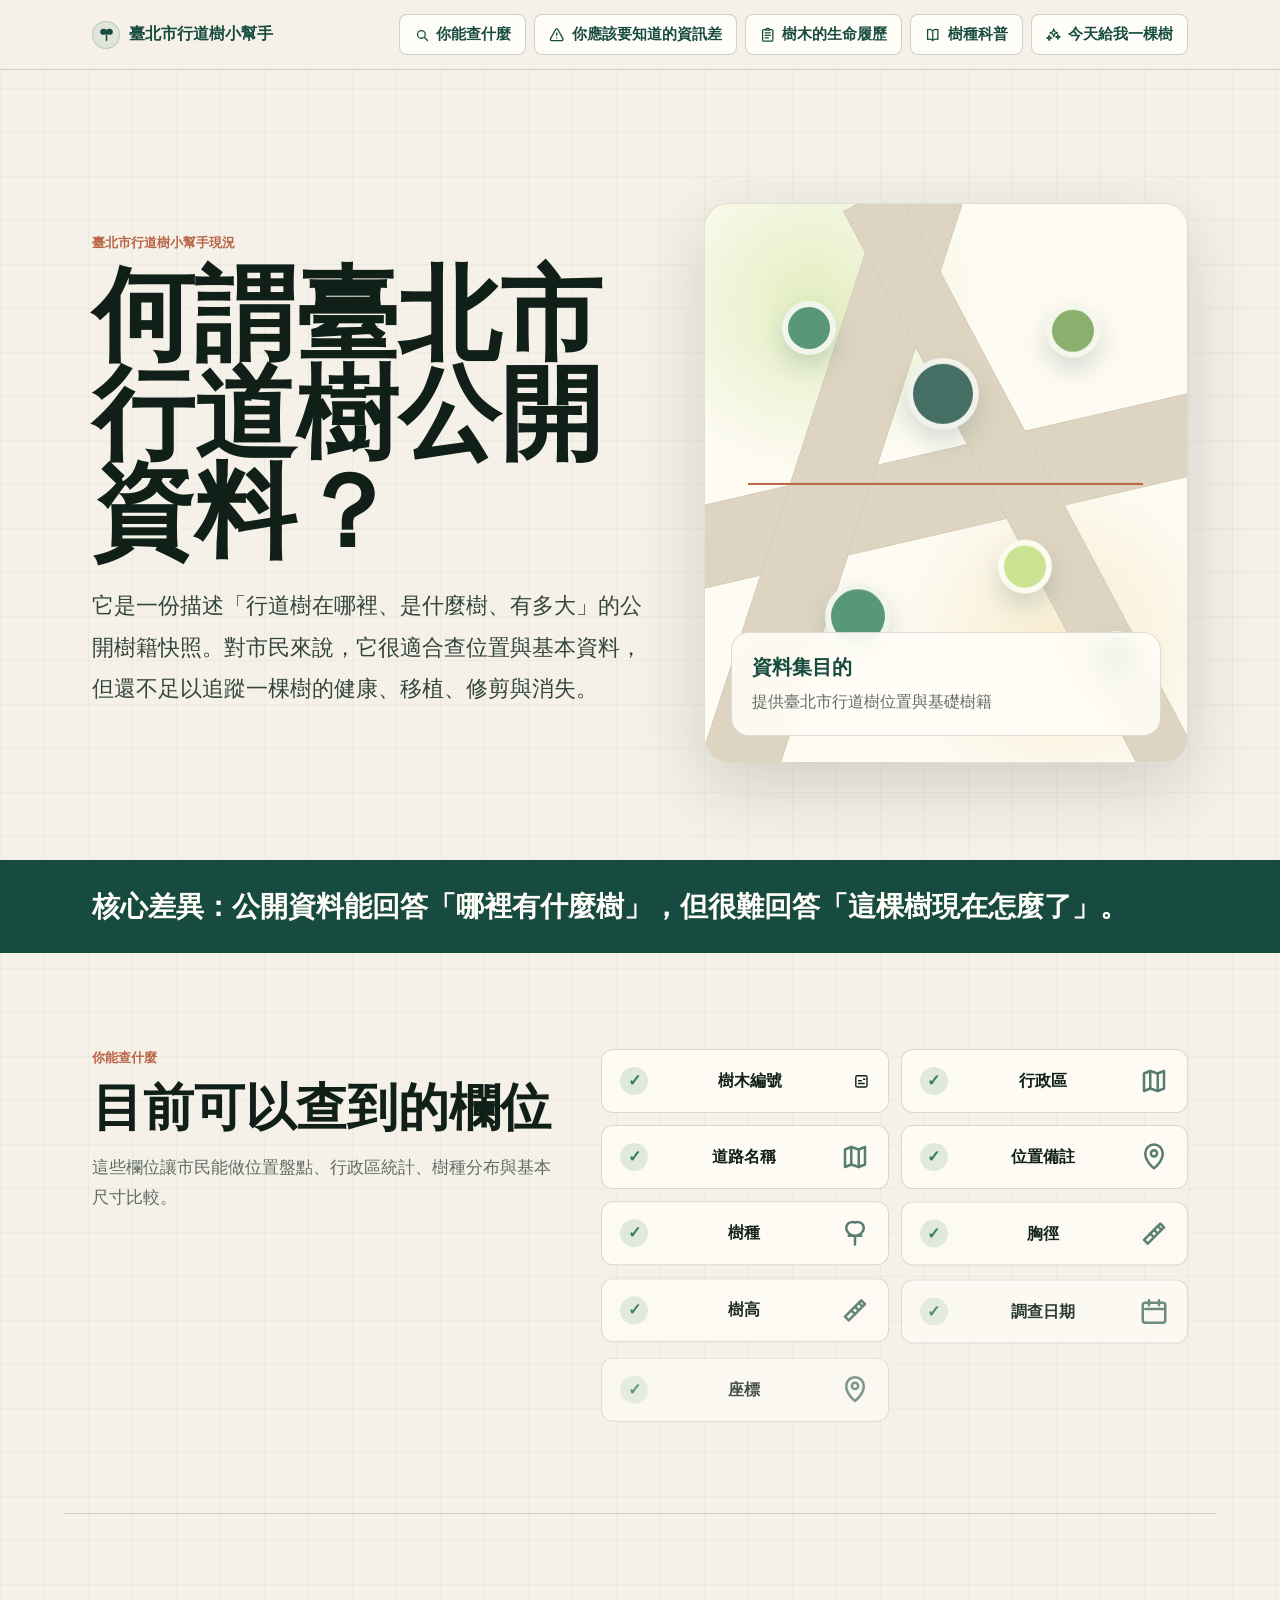
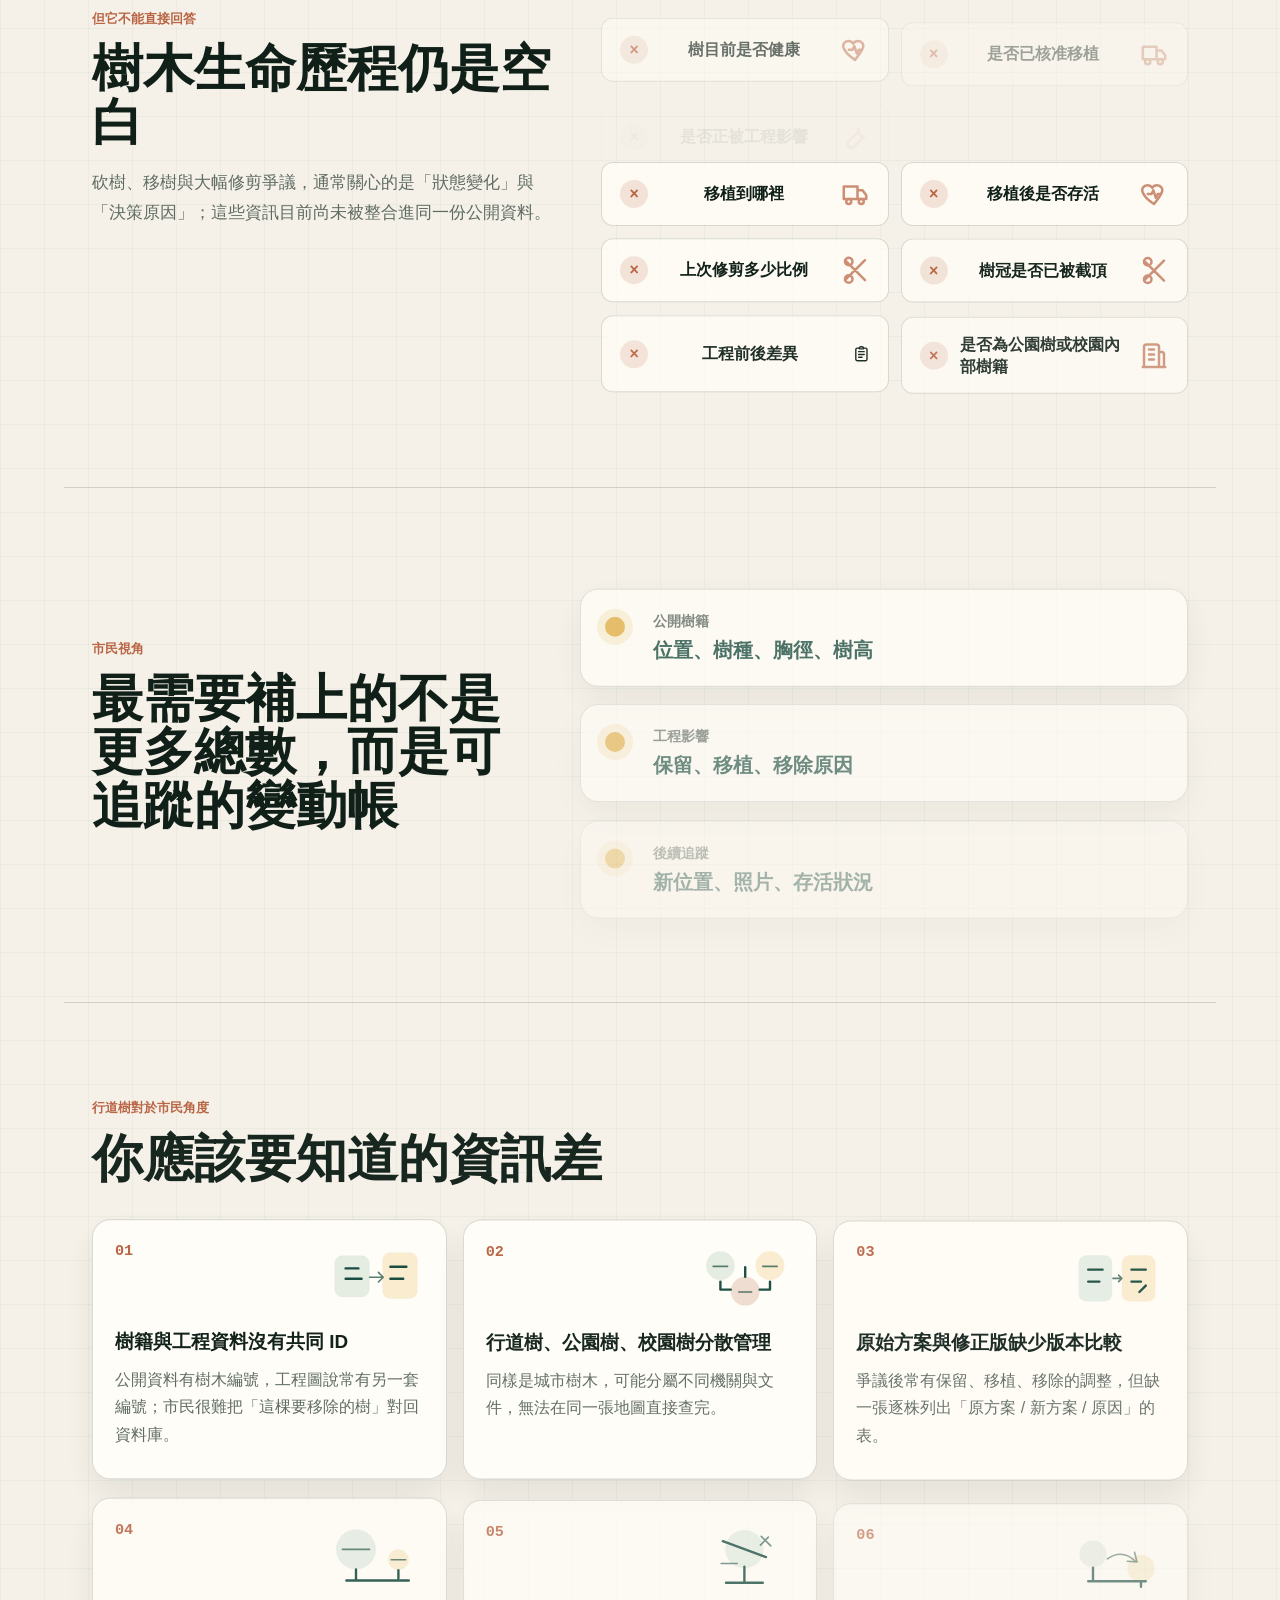
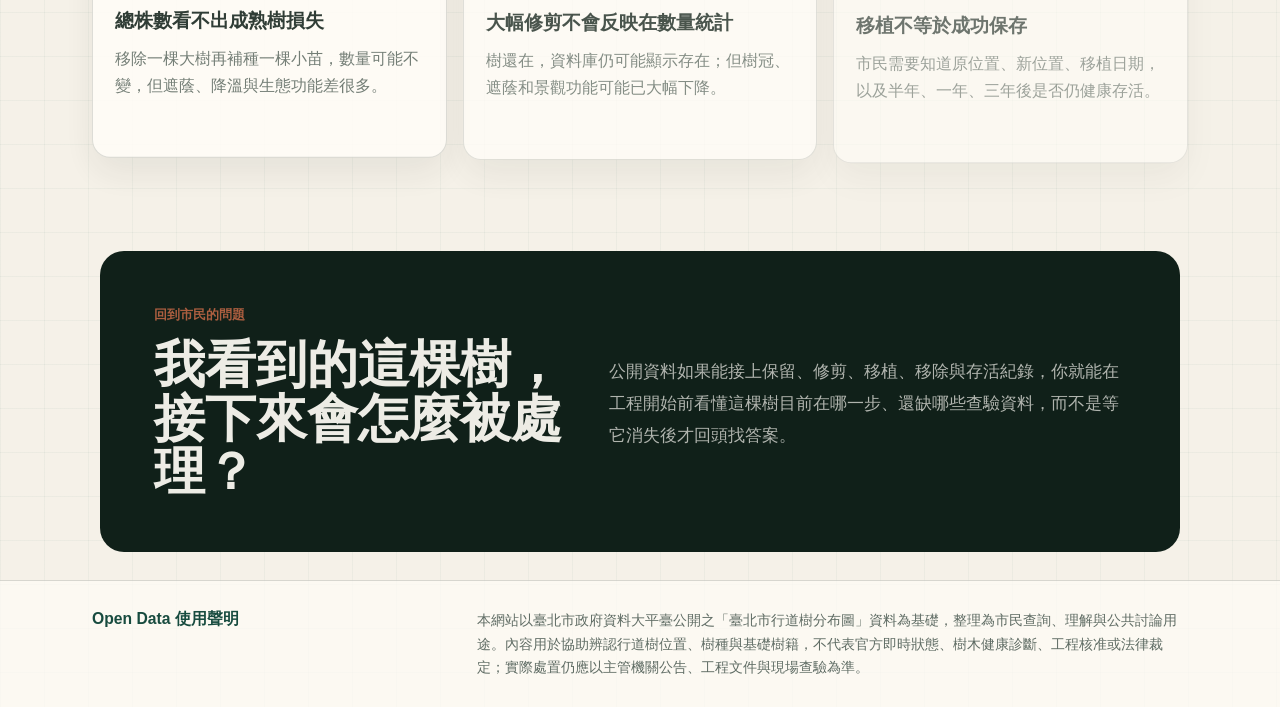
==== commit 44163506: "Add motion and strengthen release verification" ====
--- a/index.html
+++ b/index.html
@@ -21,6 +21,7 @@
   <meta name="twitter:image" content="https://dinopeng.com/tptrees/public/social-preview.png">
   <script defer src="./app/analytics.js"></script>
   <script defer src="./app/heroicons.js"></script>
+  <link rel="stylesheet" href="./app/motion.css">
   <title>臺北市行道樹小幫手現況</title>
   <style>
     :root{--bg:#f5f1e8;--fg:#17221d;--muted:#5f6c64;--forest:#174b3f;--leaf:#2f7f55;--lime:#bddc7a;--gold:#e1ae43;--clay:#b96444;--ink:#102019;--paper:#fffdf7;--line:rgba(23,34,29,.16);--shadow:0 24px 70px rgba(23,34,29,.16);--radius-sm:8px;--radius-md:12px;--radius-lg:18px;--radius-xl:24px;--page-gutter:clamp(24px,5vw,72px)}
@@ -118,6 +119,9 @@
     </div>
   </footer>
 </main>
+<script src="app/vendor/gsap.min.js"></script>
+<script src="app/vendor/ScrollTrigger.min.js"></script>
+<script src="app/motion.js"></script>
 <script>
   function hidePreloader(){const preloader=document.querySelector("#preloader");if(!preloader)return;preloader.classList.add("isHidden");window.setTimeout(()=>preloader.remove(),420);}
   window.addEventListener("load",()=>window.setTimeout(hidePreloader,520));
--- a/app/motion.css
+++ b/app/motion.css
@@ -0,0 +1,35 @@
+.topNav{
+  transition:background-color .24s ease,border-color .24s ease,box-shadow .24s ease;
+}
+
+.topNav.motionScrolled{
+  background:rgba(245,241,232,.96);
+  border-bottom-color:rgba(23,75,63,.18);
+  box-shadow:0 10px 28px rgba(23,34,29,.08);
+}
+
+.motionProgress{
+  position:absolute;
+  left:0;
+  right:0;
+  bottom:-1px;
+  height:3px;
+  background:var(--leaf,#2f7f55);
+  pointer-events:none;
+  transform:scaleX(0);
+  transform-origin:left center;
+  will-change:transform;
+}
+
+.mapPanel,
+.treeDot,
+.scanLine,
+.modalCard{
+  will-change:transform;
+}
+
+@media(prefers-reduced-motion:reduce){
+  .topNav{transition:none}
+  .motionProgress{display:none}
+  .mapPanel,.treeDot,.scanLine,.modalCard{will-change:auto}
+}
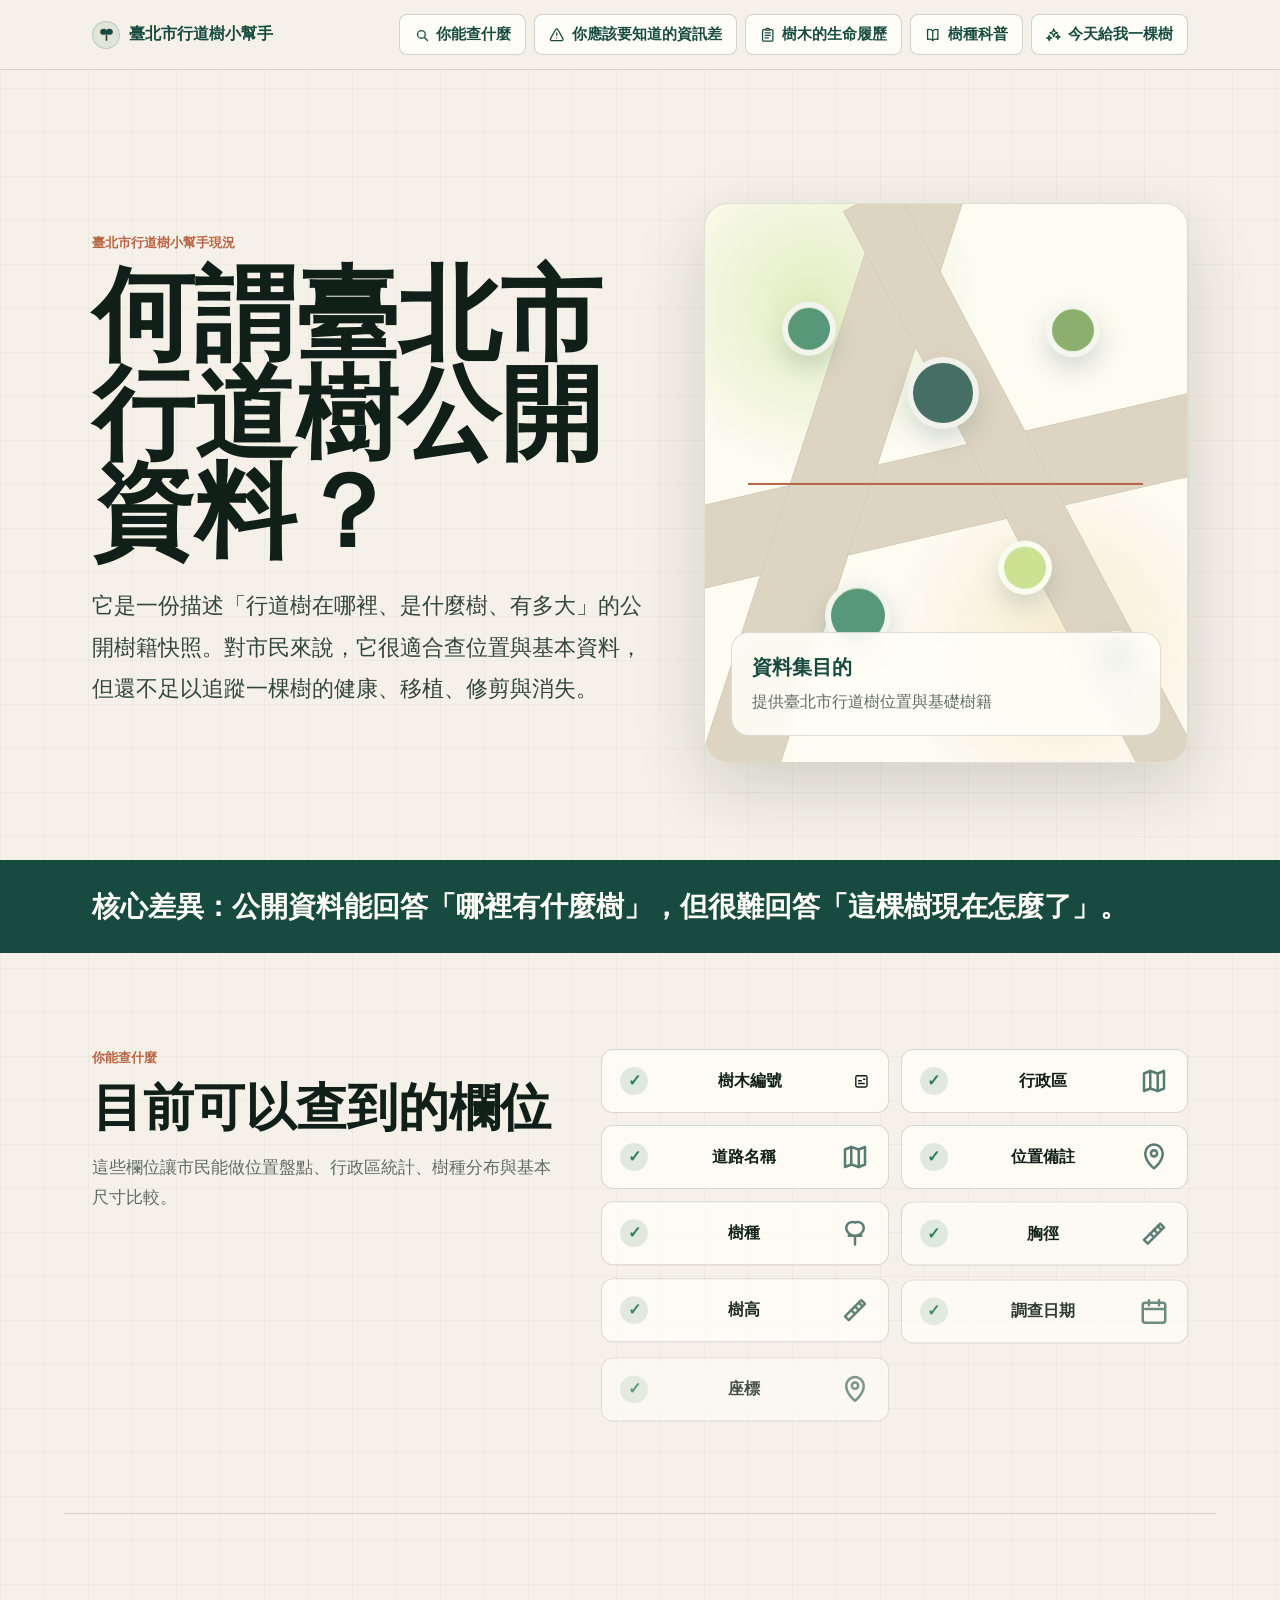
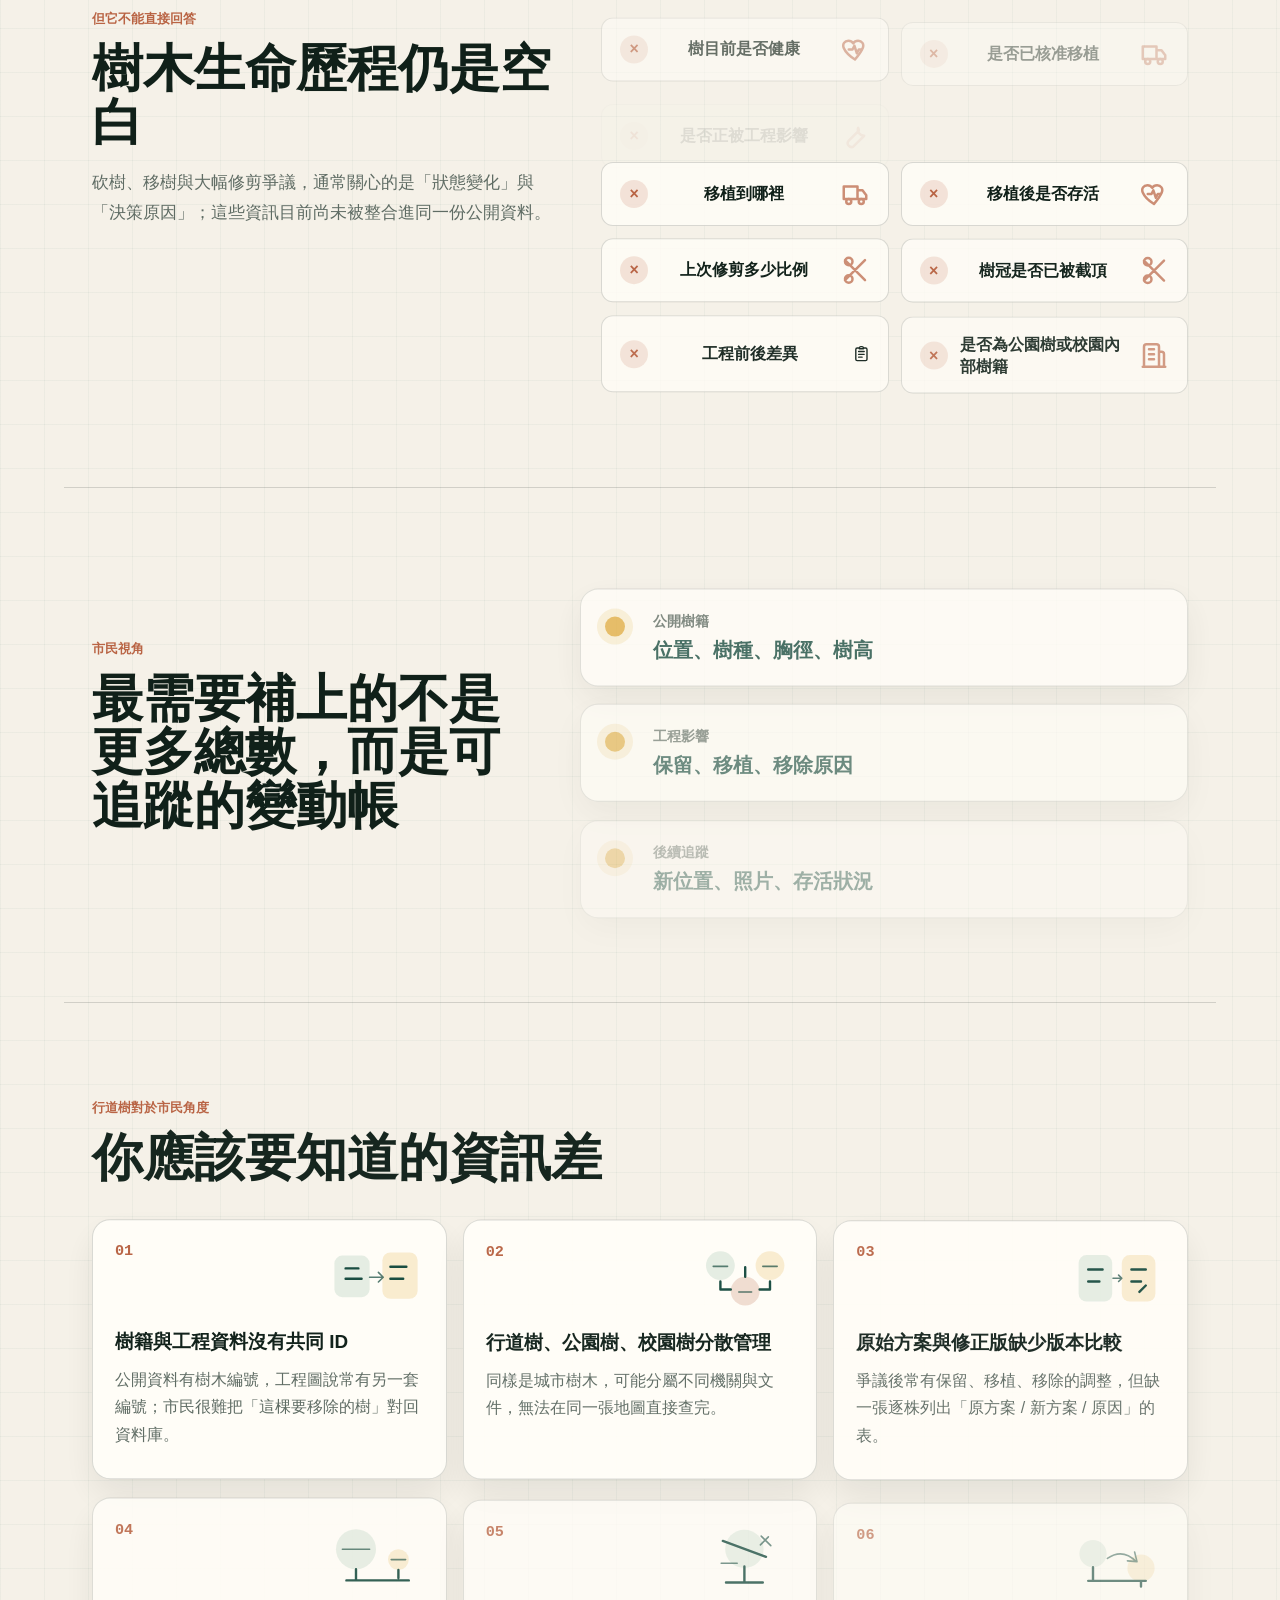
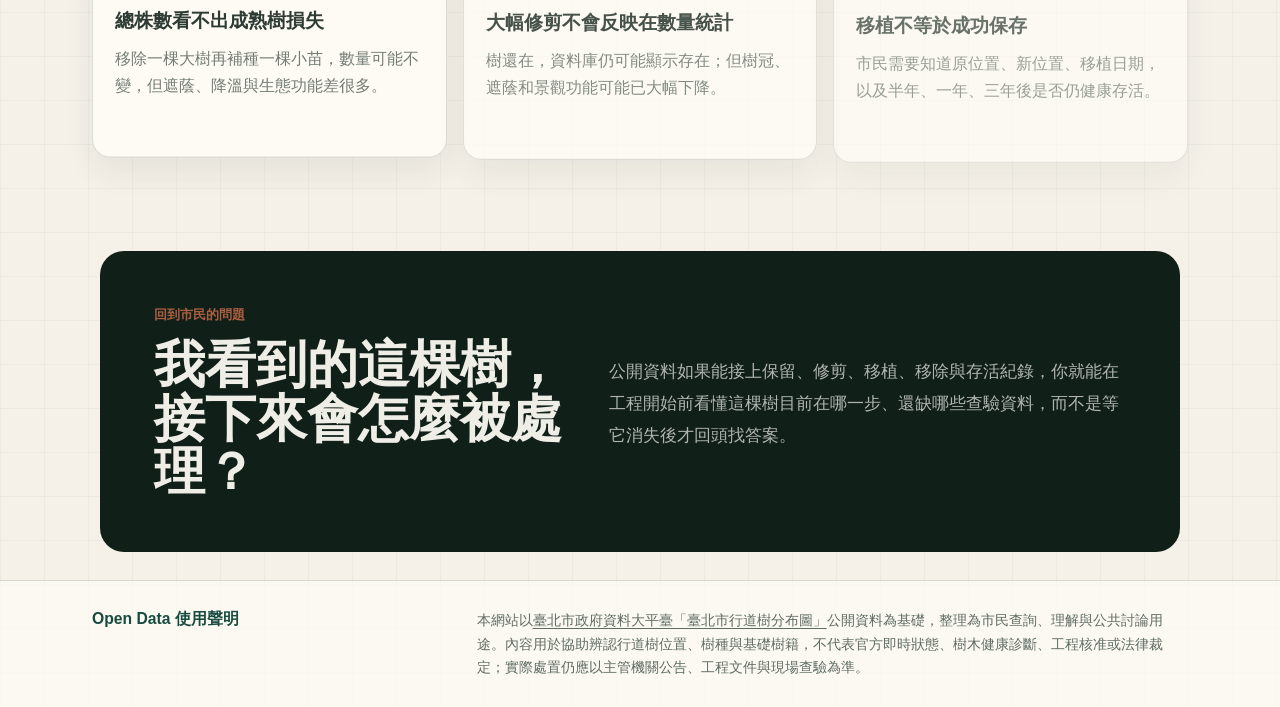
==== commit 180590ce: "Stabilize TP Trees release workflow and site accessibility" ====
--- a/index.html
+++ b/index.html
@@ -5,6 +5,7 @@
   <meta name="viewport" content="width=device-width, initial-scale=1">
   <link rel="icon" href="./favicon.svg" type="image/svg+xml">
   <link rel="icon" href="./favicon.ico" sizes="any">
+  <link rel="canonical" href="https://dinopeng.com/tptrees/">
   <meta name="description" content="臺北市行道樹小幫手，用公開資料查行道樹位置、樹種、尺寸與資料缺口。">
   <meta property="og:type" content="website">
   <meta property="og:site_name" content="臺北市行道樹小幫手">
@@ -47,8 +48,7 @@
 </head>
 <body>
 <div class="preloader" id="preloader" role="status" aria-live="polite"><div class="preloaderCard"><div class="preloaderMark"><span class="preloaderIcon" aria-hidden="true"><svg viewBox="0 0 24 24" fill="none"><path d="M12 20V9" stroke="currentColor" stroke-width="2.2" stroke-linecap="round"/><path d="M7.5 12.5C4.8 12.5 3 10.8 3 8.4C3 5.8 5.2 4 8.1 4C10 4 11.4 4.8 12 6.1C12.6 4.8 14 4 15.9 4C18.8 4 21 5.8 21 8.4C21 10.8 19.2 12.5 16.5 12.5C14.5 12.5 13.1 11.7 12 10.3C10.9 11.7 9.5 12.5 7.5 12.5Z" fill="currentColor"/></svg></span><span>臺北市行道樹小幫手</span></div><p class="preloaderTitle">正在開啟公開資料導覽</p><p class="preloaderText">準備欄位說明、資訊差與城市樹木生命履歷入口。</p><div class="preloaderBar" aria-hidden="true"></div></div></div>
-<main>
-  <nav class="topNav" aria-label="頁面導覽">
+<nav class="topNav" aria-label="頁面導覽">
     <div class="topNavInner">
       <a class="siteMark" href="./index.html"><span class="siteIcon" aria-hidden="true"><svg viewBox="0 0 24 24" fill="none"><path d="M12 20V9" stroke="currentColor" stroke-width="2.2" stroke-linecap="round"/><path d="M7.5 12.5C4.8 12.5 3 10.8 3 8.4C3 5.8 5.2 4 8.1 4C10 4 11.4 4.8 12 6.1C12.6 4.8 14 4 15.9 4C18.8 4 21 5.8 21 8.4C21 10.8 19.2 12.5 16.5 12.5C14.5 12.5 13.1 11.7 12 10.3C10.9 11.7 9.5 12.5 7.5 12.5Z" fill="currentColor"/></svg></span><span>臺北市行道樹小幫手</span></a>
       <div class="navLinks">
@@ -60,6 +60,7 @@
       </div>
     </div>
   </nav>
+<main>
   <section class="hero" aria-labelledby="title">
     <div class="heroGrid">
       <div class="heroCopy">
@@ -112,13 +113,13 @@
     <div><p class="sectionKicker">回到市民的問題</p><h2>我看到的這棵樹，接下來會怎麼被處理？</h2></div>
     <p>公開資料如果能接上保留、修剪、移植、移除與存活紀錄，你就能在工程開始前看懂這棵樹目前在哪一步、還缺哪些查驗資料，而不是等它消失後才回頭找答案。</p>
   </section>
+  </main>
   <footer class="siteFooter">
     <div class="siteFooterInner">
       <strong>Open Data 使用聲明</strong>
-      <p>本網站以臺北市政府資料大平臺公開之「臺北市行道樹分布圖」資料為基礎，整理為市民查詢、理解與公共討論用途。內容用於協助辨認行道樹位置、樹種與基礎樹籍，不代表官方即時狀態、樹木健康診斷、工程核准或法律裁定；實際處置仍應以主管機關公告、工程文件與現場查驗為準。</p>
+      <p>本網站以<a href="https://data.taipei/dataset/detail?id=7a49d00c-a5ff-4a6b-be9e-aaa6dc1ff7e8" target="_blank" rel="noopener" style="text-decoration:underline;text-underline-offset:3px">臺北市政府資料大平臺「臺北市行道樹分布圖」</a>公開資料為基礎，整理為市民查詢、理解與公共討論用途。內容用於協助辨認行道樹位置、樹種與基礎樹籍，不代表官方即時狀態、樹木健康診斷、工程核准或法律裁定；實際處置仍應以主管機關公告、工程文件與現場查驗為準。</p>
     </div>
   </footer>
-</main>
 <script src="app/vendor/gsap.min.js"></script>
 <script src="app/vendor/ScrollTrigger.min.js"></script>
 <script src="app/motion.js"></script>
